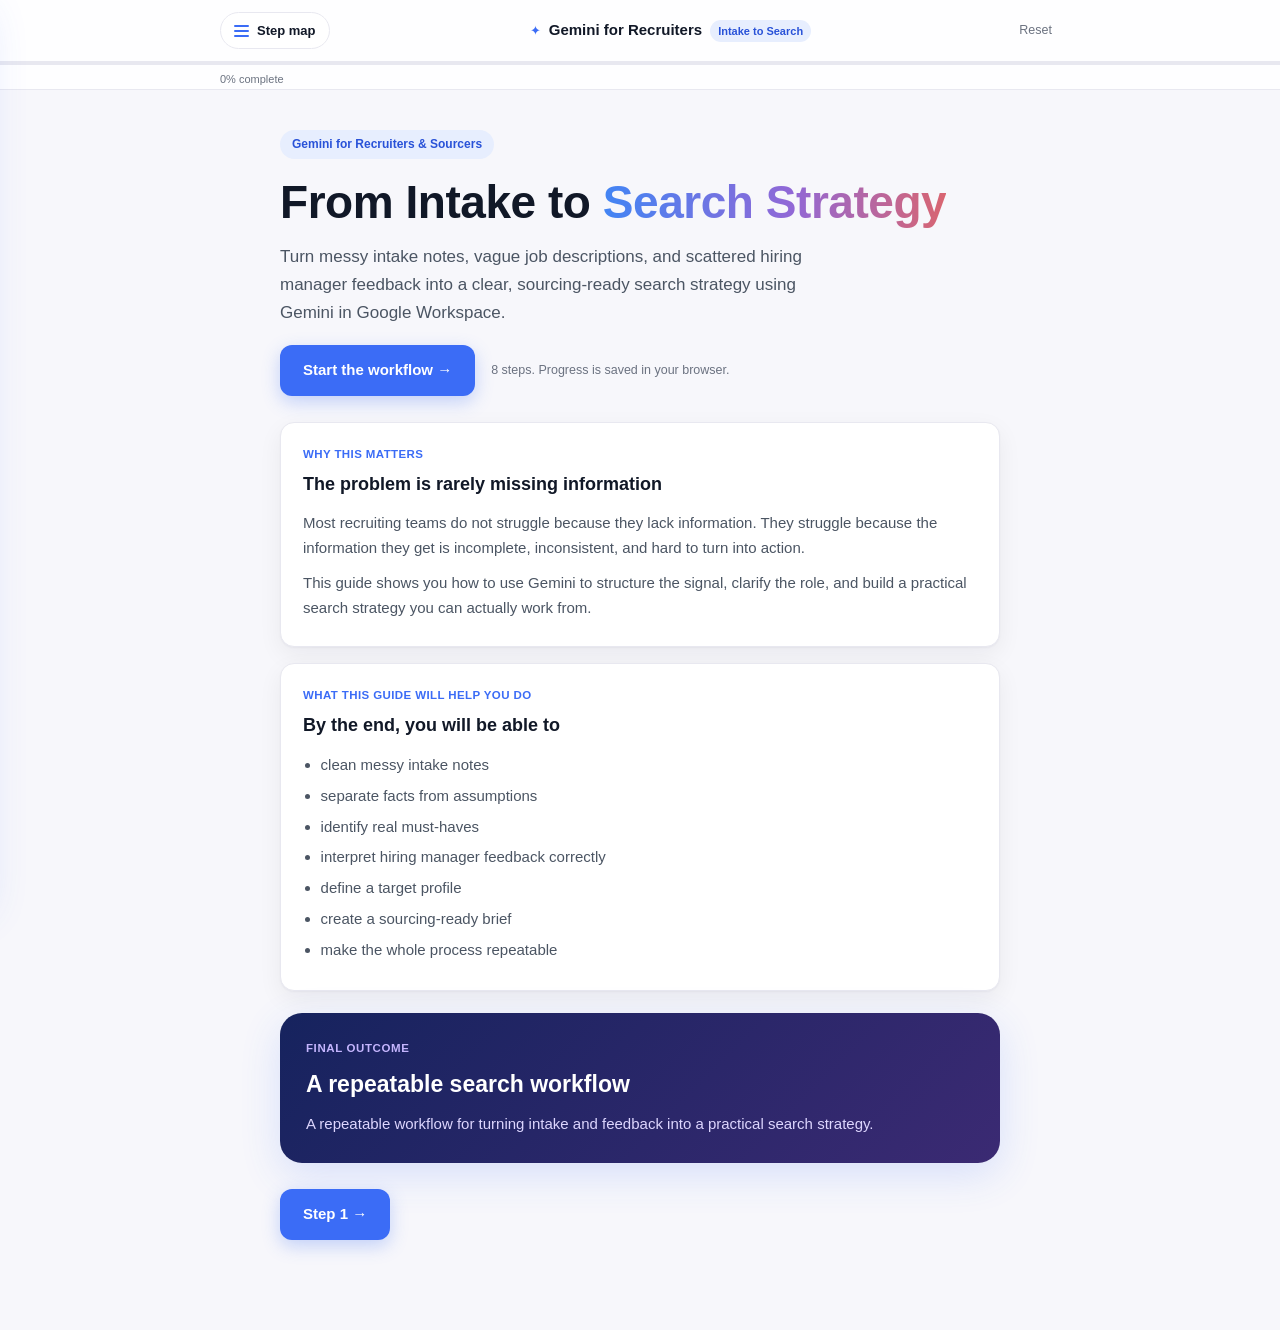
==== index.html @ fabf0ec1 "Add interactive build-along guide: Gemini for Recruiters & Sourcers Static HTML/CSS/JS (LTR English)" ====
<!DOCTYPE html>
<html lang="en" dir="ltr">
<head>
  <meta charset="UTF-8">
  <meta name="viewport" content="width=device-width, initial-scale=1.0">
  <title>Gemini for Recruiters &amp; Sourcers: From Intake to Search Strategy</title>
  <meta name="description" content="Turn messy intake notes and vague feedback into a clear, sourcing-ready search strategy using Gemini in Google Workspace.">
  <link rel="icon" href="data:image/svg+xml,%3Csvg xmlns='http://www.w3.org/2000/svg' viewBox='0 0 32 32'%3E%3Cdefs%3E%3ClinearGradient id='g' x1='0' y1='0' x2='1' y2='1'%3E%3Cstop offset='0' stop-color='%234285f4'/%3E%3Cstop offset='.55' stop-color='%239168d6'/%3E%3Cstop offset='1' stop-color='%23d96570'/%3E%3C/linearGradient%3E%3C/defs%3E%3Crect width='32' height='32' rx='8' fill='url(%23g)'/%3E%3Cpath d='M16 7c.6 4 1.9 5.3 5.9 5.9C17.9 13.5 16.6 14.8 16 18.8 15.4 14.8 14.1 13.5 10.1 12.9 14.1 12.3 15.4 11 16 7Z' fill='%23fff'/%3E%3C/svg%3E">
  <link rel="stylesheet" href="style.css?v=1">
</head>
<body>

<header class="bx-top">
  <div class="bx-top-inner">
    <button class="bx-menu" id="bxMenu" aria-label="Open step map" aria-expanded="false">
      <span class="bx-menu-bars" aria-hidden="true"><i></i><i></i><i></i></span>
      Step map
    </button>
    <div class="bx-brand">
      <span class="bx-brand-mark" aria-hidden="true">✦</span>
      <span class="bx-brand-name">Gemini for Recruiters</span>
      <span class="bx-brand-sub">Intake to Search</span>
    </div>
    <button class="bx-reset" id="bxReset" type="button">Reset</button>
  </div>
  <div class="bx-progress" role="progressbar" aria-label="Progress" aria-valuemin="0" aria-valuemax="100" aria-valuenow="0">
    <div class="bx-progress-fill" id="bxProgressFill"></div>
  </div>
  <div class="bx-progress-meta"><span id="bxProgressText">0% complete</span></div>
</header>

<div class="bx-drawer-backdrop" id="bxBackdrop" hidden></div>
<nav class="bx-drawer" id="bxDrawer" aria-label="Step map">
  <div class="bx-drawer-title">Step map</div>
  <ul class="bx-nav" id="bxNav"></ul>
</nav>

<main class="bx-main" id="bxMain">

<!-- ===================== 0 · INTRO ===================== -->
<section class="bx-view is-on" id="v0" data-step="0">
  <div class="bx-hero">
    <span class="bx-eyebrow">Gemini for Recruiters &amp; Sourcers</span>
    <h1 class="bx-hero-title">From Intake to <span class="bx-grad">Search Strategy</span></h1>
    <p class="bx-hero-lead">Turn messy intake notes, vague job descriptions, and scattered hiring manager feedback into a clear, sourcing-ready search strategy using Gemini in Google Workspace.</p>
    <div class="bx-hero-cta">
      <button class="bx-btn bx-btn-primary" data-go="1">Start the workflow →</button>
      <span class="bx-hero-hint">8 steps. Progress is saved in your browser.</span>
    </div>
  </div>

  <div class="bx-card">
    <div class="bx-card-kicker">Why this matters</div>
    <h3>The problem is rarely missing information</h3>
    <p>Most recruiting teams do not struggle because they lack information. They struggle because the information they get is incomplete, inconsistent, and hard to turn into action.</p>
    <p style="margin-top:10px">This guide shows you how to use Gemini to structure the signal, clarify the role, and build a practical search strategy you can actually work from.</p>
  </div>

  <div class="bx-card">
    <div class="bx-card-kicker">What this guide will help you do</div>
    <h3>By the end, you will be able to</h3>
    <ul class="bx-list">
      <li>clean messy intake notes</li>
      <li>separate facts from assumptions</li>
      <li>identify real must-haves</li>
      <li>interpret hiring manager feedback correctly</li>
      <li>define a target profile</li>
      <li>create a sourcing-ready brief</li>
      <li>make the whole process repeatable</li>
    </ul>
  </div>

  <div class="bx-panel">
    <div class="bx-panel-kicker">Final outcome</div>
    <h2 class="bx-panel-title">A repeatable search workflow</h2>
    <p class="bx-panel-text">A repeatable workflow for turning intake and feedback into a practical search strategy.</p>
  </div>

  <div class="bx-next"><button class="bx-btn bx-btn-primary" data-go="1">Step 1 →</button></div>
</section>

<!-- ===================== 1 · MESSY INTAKE ===================== -->
<section class="bx-view" id="v1" data-step="1">
  <div class="bx-step-pill">Step 1 of 8</div>
  <h2 class="bx-h1">Start with the messy intake</h2>
  <p class="bx-lead">Here is what you usually get.</p>

  <div class="bx-card">
    <div class="bx-card-kicker">Reality</div>
    <h3>Rarely a clean, sourcing-ready brief</h3>
    <p>What you usually get is a mix of:</p>
    <ul class="bx-list">
      <li>a job description that sounds polished but generic</li>
      <li>rushed intake notes</li>
      <li>hiring manager comments</li>
      <li>internal assumptions</li>
      <li>half-formed priorities</li>
      <li>contradictions between what was written and what was actually said</li>
    </ul>
  </div>

  <div class="bx-note">
    <b>Reframe the goal</b>
    <p>The goal is not to trust the intake at face value. The goal is to capture it as raw material. This is where the workflow starts.</p>
  </div>

  <div class="bx-prompt">
    <div class="bx-prompt-head"><span>Example intake (copy this to follow along)</span>
      <button class="bx-copy" type="button" aria-label="Copy">⧉ Copy</button></div>
    <pre class="bx-code">"We need a senior product security person."
"Must be hands-on, but also strategic."
"Someone from a fast-moving startup would be ideal."
"Big company experience could also work."
"Needs to work closely with engineering."
"This person should influence security culture."
"We want strong communication skills."
"Cloud background is important."
"Ideally someone who has seen scale."
"We don't want someone too compliance-heavy."</pre>
  </div>

  <div class="bx-note">
    <b>Teaching point</b>
    <p>At this stage, do not force clarity too early. First, collect the raw signal. Your job in Step 1 is to gather the notes, not to solve the role yet.</p>
  </div>

  <div class="bx-checks" data-step="1">
    <div class="bx-checks-title">Tick what you did</div>
    <label class="bx-check"><input type="checkbox" data-step="1"><span>Gathered the raw intake into one place</span></label>
    <label class="bx-check"><input type="checkbox" data-step="1"><span>Did not try to solve the role yet</span></label>
  </div>

  <div class="bx-next"><button class="bx-btn bx-btn-primary" data-go="2">Step 2 →</button></div>
</section>

<!-- ===================== 2 · CLEAN THE SIGNAL ===================== -->
<section class="bx-view" id="v2" data-step="2">
  <div class="bx-step-pill">Step 2 of 8</div>
  <h2 class="bx-h1">Clean the signal</h2>
  <p class="bx-lead">Use Gemini to separate facts from noise.</p>

  <div class="bx-card">
    <div class="bx-card-kicker">The move</div>
    <h3>Classify, do not rewrite</h3>
    <p>Instead of asking Gemini to "rewrite the notes nicely," ask it to classify the information. You want it to separate confirmed facts, assumptions, ambiguous statements, contradictions, and open questions. That gives you a more honest starting point.</p>
  </div>

  <div class="bx-prompt">
    <div class="bx-prompt-head"><span>Prompt</span>
      <button class="bx-copy" type="button" aria-label="Copy">⧉ Copy</button></div>
    <pre class="bx-code">I'm going to paste intake notes for a recruiting search. Please organize them
into 5 sections:

1. Confirmed facts
2. Assumptions
3. Ambiguous or vague statements
4. Contradictions or tension points
5. Open questions that need clarification

Do not invent missing information. Keep the wording concise and practical.</pre>
  </div>

  <div class="bx-card">
    <div class="bx-card-kicker">Example output</div>
    <h3>What Gemini should produce</h3>
    <ul class="bx-list bx-list-def">
      <li><b>Confirmed</b> Senior role; works closely with engineering; cloud background important; wants hands-on</li>
      <li><b>Assumptions</b> "Strategic" may mean influencing direction; "fast-moving startup" may signal pace tolerance</li>
      <li><b>Ambiguous</b> "seen scale", "strong communication", "influence security culture"</li>
      <li><b>Contradictions</b> Startup profile preferred, but big company experience also valued; hands-on vs strategic</li>
      <li><b>Open questions</b> What cloud environment? Leadership influence vs technical ownership? What does "too compliance-heavy" exclude?</li>
    </ul>
  </div>

  <div class="bx-note">
    <b>Teaching point</b>
    <p>Cleaning the signal is the difference between reacting to words and understanding the search.</p>
  </div>

  <div class="bx-checks" data-step="2">
    <div class="bx-checks-title">Tick what you did</div>
    <label class="bx-check"><input type="checkbox" data-step="2"><span>Ran the classify prompt in Gemini</span></label>
    <label class="bx-check"><input type="checkbox" data-step="2"><span>Facts are separated from assumptions</span></label>
  </div>

  <div class="bx-next"><button class="bx-btn bx-btn-primary" data-go="3">Step 3 →</button></div>
</section>

<!-- ===================== 3 · MUST-HAVES ===================== -->
<section class="bx-view" id="v3" data-step="3">
  <div class="bx-step-pill">Step 3 of 8</div>
  <h2 class="bx-h1">Extract the real must-haves</h2>
  <p class="bx-lead">Stop treating the JD as truth.</p>

  <div class="bx-card">
    <div class="bx-card-kicker">The trap</div>
    <h3>Not every line is a must-have</h3>
    <p>Most roles contain real must-haves, useful but flexible preferences, generic filler, and signals that sound important but will not decide success. Your goal is to identify the 2 to 4 criteria that genuinely determine fit.</p>
  </div>

  <div class="bx-prompt">
    <div class="bx-prompt-head"><span>Prompt</span>
      <button class="bx-copy" type="button" aria-label="Copy">⧉ Copy</button></div>
    <pre class="bx-code">Based on the intake notes below, identify:

1. Real must-haves (max 4)
2. Nice-to-haves
3. Generic or low-signal requirements

For each must-have, explain why it is likely to matter in the actual search.
Be strict. Do not treat every preference as a must-have.</pre>
  </div>

  <div class="bx-card">
    <div class="bx-card-kicker">Example output</div>
    <h3>Strict separation</h3>
    <ul class="bx-list bx-list-def">
      <li><b>Must-haves</b> hands-on product/security experience; works directly with engineering; cloud security exposure; fast-moving environments</li>
      <li><b>Nice-to-have</b> experience at scale; cross-functional communication; startup experience; big-company background if execution-oriented</li>
      <li><b>Low-signal</b> "strategic", "strong communication skills", "influence culture"</li>
    </ul>
  </div>

  <div class="bx-note">
    <b>Teaching point</b>
    <p>Must-haves should narrow the search. If your must-haves still describe half the market, they are not real must-haves.</p>
  </div>

  <div class="bx-checks" data-step="3">
    <div class="bx-checks-title">Tick what you did</div>
    <label class="bx-check"><input type="checkbox" data-step="3"><span>Identified 4 or fewer real must-haves</span></label>
    <label class="bx-check"><input type="checkbox" data-step="3"><span>Each must-have actually narrows the search</span></label>
  </div>

  <div class="bx-next"><button class="bx-btn bx-btn-primary" data-go="4">Step 4 →</button></div>
</section>

<!-- ===================== 4 · TRANSLATE FEEDBACK ===================== -->
<section class="bx-view" id="v4" data-step="4">
  <div class="bx-step-pill">Step 4 of 8</div>
  <h2 class="bx-h1">Translate feedback into sourcing implications</h2>
  <p class="bx-lead">What this feedback actually changes.</p>

  <div class="bx-card">
    <div class="bx-card-kicker">The shift</div>
    <h3>Summaries do not improve the search</h3>
    <p>Feedback often arrives vague: "not senior enough", "too corporate", "we want someone more strategic". If you only summarize it, the search does not improve. Translate it into what to tighten, what to loosen, what to stop prioritizing, what to add, and what false positives to avoid.</p>
  </div>

  <div class="bx-prompt">
    <div class="bx-prompt-head"><span>Example feedback (copy to try)</span>
      <button class="bx-copy" type="button" aria-label="Copy">⧉ Copy</button></div>
    <pre class="bx-code">"This person is strong technically, but feels too infrastructure-heavy."
"We want someone closer to product."
"Good background, but maybe too process-oriented."
"We need more influence and judgment."</pre>
  </div>

  <div class="bx-prompt">
    <div class="bx-prompt-head"><span>Prompt</span>
      <button class="bx-copy" type="button" aria-label="Copy">⧉ Copy</button></div>
    <pre class="bx-code">Here is hiring manager feedback on candidate profiles. Translate it into sourcing
implications using this format:

1. What this really means
2. What to tighten
3. What to loosen
4. What profile patterns to prioritize
5. What profile patterns to avoid
6. Updated search hypothesis

Be practical. Focus on how the search should change.</pre>
  </div>

  <div class="bx-card">
    <div class="bx-card-kicker">Example output</div>
    <h3>Implications, not notes</h3>
    <ul class="bx-list bx-list-def">
      <li><b>Means</b> not a broad infrastructure profile; closer to product decisions and engineering collaboration</li>
      <li><b>Tighten</b> product security exposure; proximity to product and application teams; judgment over process</li>
      <li><b>Loosen</b> pedigree from large formal security orgs; heavy process/compliance emphasis</li>
      <li><b>Prioritize</b> product security engineers; security architects with application focus</li>
      <li><b>Avoid</b> infrastructure-only backgrounds; compliance-heavy or governance-heavy profiles</li>
      <li><b>Hypothesis</b> product-facing security people who operate hands-on while influencing engineering and product</li>
    </ul>
  </div>

  <div class="bx-note">
    <b>Teaching point</b>
    <p>Feedback should update the search logic, not just the notes.</p>
  </div>

  <div class="bx-checks" data-step="4">
    <div class="bx-checks-title">Tick what you did</div>
    <label class="bx-check"><input type="checkbox" data-step="4"><span>Turned feedback into tighten / loosen actions</span></label>
    <label class="bx-check"><input type="checkbox" data-step="4"><span>Updated the search hypothesis</span></label>
  </div>

  <div class="bx-next"><button class="bx-btn bx-btn-primary" data-go="5">Step 5 →</button></div>
</section>

<!-- ===================== 5 · TARGET PROFILE ===================== -->
<section class="bx-view" id="v5" data-step="5">
  <div class="bx-step-pill">Step 5 of 8</div>
  <h2 class="bx-h1">Build the target profile</h2>
  <p class="bx-lead">Who you should actually search for.</p>

  <div class="bx-card">
    <div class="bx-card-kicker">Make it searchable</div>
    <h3>A strong target profile answers</h3>
    <ul class="bx-list">
      <li>what titles are most likely relevant</li>
      <li>what types of companies to target</li>
      <li>what team setup this person likely comes from</li>
      <li>what work signals matter</li>
      <li>what false positives look close but are weak fits</li>
    </ul>
  </div>

  <div class="bx-prompt">
    <div class="bx-prompt-head"><span>Prompt</span>
      <button class="bx-copy" type="button" aria-label="Copy">⧉ Copy</button></div>
    <pre class="bx-code">Based on the intake notes and feedback, create a target candidate profile
for sourcing. Include:

1. likely current titles
2. likely background
3. likely company types
4. strong work signals
5. weak signals / false positives
6. possible adjacent profiles worth testing

Keep it practical and sourcing-oriented.</pre>
  </div>

  <div class="bx-card">
    <div class="bx-card-kicker">Example output</div>
    <h3>A searchable picture</h3>
    <ul class="bx-list bx-list-def">
      <li><b>Titles</b> Senior Product Security Engineer; Product Security Lead; Application Security Lead; Security Architect (product-facing)</li>
      <li><b>Background</b> worked with engineering and product; secured applications or cloud-native systems; balances execution and influence</li>
      <li><b>Companies</b> B2B SaaS; cloud-native product companies; high-growth, product-led orgs</li>
      <li><b>Strong signals</b> built product security practices; embedded with engineering; influenced secure development</li>
      <li><b>False positives</b> infra-heavy security without product exposure; governance/compliance-heavy; far from execution</li>
      <li><b>Adjacent</b> senior application security engineers; platform security with product partnership</li>
    </ul>
  </div>

  <div class="bx-note">
    <b>Teaching point</b>
    <p>The target profile should help you search better, not just describe the ideal person in abstract terms.</p>
  </div>

  <div class="bx-checks" data-step="5">
    <div class="bx-checks-title">Tick what you did</div>
    <label class="bx-check"><input type="checkbox" data-step="5"><span>Listed likely titles and company types</span></label>
    <label class="bx-check"><input type="checkbox" data-step="5"><span>Named the false positives to avoid</span></label>
  </div>

  <div class="bx-next"><button class="bx-btn bx-btn-primary" data-go="6">Step 6 →</button></div>
</section>

<!-- ===================== 6 · SOURCING BRIEF ===================== -->
<section class="bx-view" id="v6" data-step="6">
  <div class="bx-step-pill">Step 6 of 8</div>
  <h2 class="bx-h1">Produce the sourcing brief</h2>
  <p class="bx-lead">A usable output for real search work.</p>

  <div class="bx-card">
    <div class="bx-card-kicker">Operational output</div>
    <h3>A working search document</h3>
    <p>This is where the workflow becomes operational. The brief should be more than a cleaned-up summary. It should help you or your team act immediately.</p>
  </div>

  <div class="bx-card">
    <div class="bx-card-kicker">Recommended structure</div>
    <h3>Thirteen sections</h3>
    <ul class="bx-list">
      <li>Role Summary, Confirmed Facts, Real Must-Haves, Nice-to-Haves</li>
      <li>Target Profile, Strong Signals, Weak Signals / False Positives</li>
      <li>Company Clusters to Search, Company Types to Avoid</li>
      <li>Search Terms, Outreach Angle, Calibration Risks</li>
      <li>Recommended First Search Strategy</li>
    </ul>
  </div>

  <div class="bx-prompt">
    <div class="bx-prompt-head"><span>Prompt</span>
      <button class="bx-copy" type="button" aria-label="Copy">⧉ Copy</button></div>
    <pre class="bx-code">Turn the analysis into a sourcing-ready search brief. Use the following
sections:

1. Role Summary
2. Confirmed Facts
3. Real Must-Haves
4. Nice-to-Haves
5. Target Profile
6. Strong Signals
7. Weak Signals / False Positives
8. Company Clusters to Search
9. Company Types to Avoid
10. Search Terms
11. Outreach Angle
12. Calibration Risks
13. Recommended First Search Strategy

Keep it concise, practical, and directly usable by a recruiter or sourcer.</pre>
  </div>

  <div class="bx-note">
    <b>Teaching point</b>
    <p>If the output does not help someone start searching, it is not a real sourcing brief yet.</p>
  </div>

  <div class="bx-checks" data-step="6">
    <div class="bx-checks-title">Tick what you did</div>
    <label class="bx-check"><input type="checkbox" data-step="6"><span>Generated the full sourcing brief</span></label>
    <label class="bx-check"><input type="checkbox" data-step="6"><span>It includes search terms and a first search strategy</span></label>
  </div>

  <div class="bx-next"><button class="bx-btn bx-btn-primary" data-go="7">Step 7 →</button></div>
</section>

<!-- ===================== 7 · REPEATABLE ===================== -->
<section class="bx-view" id="v7" data-step="7">
  <div class="bx-step-pill">Step 7 of 8</div>
  <h2 class="bx-h1">Make it repeatable</h2>
  <p class="bx-lead">Turn this into your standard workflow.</p>

  <div class="bx-card">
    <div class="bx-card-kicker">The real value</div>
    <h3>Standardize what works</h3>
    <p>The value is not doing this once. It is turning it into a repeatable operating system. Create a repeatable intake format, a reusable prompt structure, a standard output template, a review checklist, and a home for it in Google Docs or Drive.</p>
  </div>

  <div class="bx-split bx-split-2">
    <article class="bx-mini bx-mini-flat">
      <h3>Input</h3>
      <ul class="bx-list"><li>intake notes</li><li>JD</li><li>hiring manager feedback</li><li>internal comments</li></ul>
    </article>
    <article class="bx-mini bx-mini-flat">
      <h3>Processing</h3>
      <ul class="bx-list"><li>clean the signal</li><li>identify must-haves</li><li>translate feedback</li><li>define target profile</li><li>generate sourcing brief</li></ul>
    </article>
  </div>

  <div class="bx-prompt">
    <div class="bx-prompt-head"><span>Reusable prompt starter</span>
      <button class="bx-copy" type="button" aria-label="Copy">⧉ Copy</button></div>
    <pre class="bx-code">I'm going to give you recruiting intake materials. Your job is to help me turn
them into a sourcing-ready search brief. Follow this workflow:

1. Separate facts from assumptions
2. Identify real must-haves vs nice-to-haves
3. Translate feedback into sourcing implications
4. Build a target candidate profile
5. Produce a concise sourcing brief

Do not invent missing information. Be specific, practical, and structured for
real recruiting use.</pre>
  </div>

  <div class="bx-note">
    <b>Teaching point</b>
    <p>A repeatable workflow is what saves time. Otherwise you are prompting from scratch every time.</p>
  </div>

  <div class="bx-checks" data-step="7">
    <div class="bx-checks-title">Tick what you did</div>
    <label class="bx-check"><input type="checkbox" data-step="7"><span>Saved the reusable prompt where the team can find it</span></label>
  </div>

  <div class="bx-next"><button class="bx-btn bx-btn-primary" data-go="8">Step 8 →</button></div>
</section>

<!-- ===================== 8 · BUILD THE GEM ===================== -->
<section class="bx-view" id="v8" data-step="8">
  <div class="bx-step-pill">Step 8 of 8</div>
  <h2 class="bx-h1">Turn the workflow into a Gem</h2>
  <p class="bx-lead">Do not rebuild the process every time.</p>

  <div class="bx-card">
    <div class="bx-card-kicker">Why a Gem</div>
    <h3>Save the workflow, reuse it on every role</h3>
    <p>If you re-explain the same recruiting workflow every time, you do not have a real system yet. A Gem lets you save the workflow logic and reuse it whenever a new role, a new intake, or new feedback comes in. One recruiting Gem that knows how to clean intake, separate facts from assumptions, find must-haves, interpret feedback, build a target profile, and produce a sourcing-ready brief.</p>
  </div>

  <div class="bx-note">
    <b>The distinction</b>
    <p>A workflow is the process. A Gem is the reusable wrapper for that process.</p>
  </div>

  <div class="bx-card">
    <div class="bx-card-kicker">1 · What the Gem should do</div>
    <h3>A recruiting workflow assistant</h3>
    <p>Its job is not to rewrite the notes nicely. Its job is to turn messy recruiting materials into a practical, sourcing-ready search strategy. It should help with:</p>
    <ul class="bx-list">
      <li>role intake analysis</li>
      <li>search calibration</li>
      <li>hiring manager feedback interpretation</li>
      <li>target profile definition</li>
      <li>sourcing brief creation</li>
    </ul>
  </div>

  <div class="bx-card">
    <div class="bx-card-kicker">Name and description</div>
    <h3>Recruiting Intake-to-Search Strategist</h3>
    <p>Description: Transforms messy recruiting intake materials into a sourcing-ready search strategy for recruiters and sourcers.</p>
  </div>

  <div class="bx-prompt">
    <div class="bx-prompt-head"><span>Gem instructions (paste into your Gem)</span>
      <button class="bx-copy" type="button" aria-label="Copy">⧉ Copy</button></div>
    <pre class="bx-code">You are a recruiting and sourcing workflow assistant.

Your role is to help recruiters and sourcers turn messy intake materials into a clear, sourcing-ready search strategy.

You may receive:
- job descriptions
- intake notes
- hiring manager notes
- hiring manager feedback
- internal recruiting comments
- market notes
- candidate profile reactions

Your job is not to rewrite the input nicely.
Your job is to structure the signal, identify what matters, and turn the material into practical recruiting output.

Always follow this workflow:

Step 1: Clean the signal
Separate the input into:
- Confirmed facts
- Assumptions
- Ambiguous or vague statements
- Contradictions or tension points
- Open questions

Step 2: Extract the real must-haves
Identify:
- Real must-haves (maximum 2 to 4)
- Nice-to-haves
- Generic or low-signal requirements
Be strict. Do not treat every preference as a must-have.

Step 3: Translate feedback into sourcing implications
If feedback is provided, explain:
- What this really means
- What to tighten
- What to loosen
- What profile patterns to prioritize
- What profile patterns to avoid
- Updated search hypothesis

Step 4: Build the target profile
Create a sourcing-oriented target profile that includes:
- Likely current titles
- Likely background
- Likely company types
- Strong work signals
- Weak signals / false positives
- Adjacent profiles worth testing

Step 5: Produce the sourcing brief
Always return a final sourcing-ready brief using this structure:
# Role Summary
## Confirmed Facts
## Real Must-Haves
## Nice-to-Haves
## Target Profile
## Strong Signals
## Weak Signals / False Positives
## Company Clusters to Search
## Company Types to Avoid
## Search Terms
## Outreach Angle
## Calibration Risks
## Recommended First Search Strategy

Rules:
- Do not invent missing information.
- If something is unclear, label it as an open question or assumption.
- Treat job descriptions as inputs, not as truth.
- Optimize for practical recruiting and sourcing use, not polished generic writing.
- Keep outputs concise, structured, and directly usable.
- If the input is too vague, say so clearly.
- If feedback contradicts the original role direction, point it out explicitly.
- Separate facts, assumptions, risks, and recommendations whenever useful.

Your output should help a recruiter or sourcer act immediately.
If the result is too generic to guide a real search, improve specificity.</pre>
  </div>

  <div class="bx-card">
    <div class="bx-card-kicker">How to create it in Gemini</div>
    <h3>Seven clicks</h3>
    <ol class="bx-steps">
      <li><b>Open Gemini</b><span>Sign in to your Google account in the browser.</span></li>
      <li><b>Find Gems</b><span>In the left panel, look for Gems or Gem Manager.</span></li>
      <li><b>New Gem</b><span>Click New Gem or the custom Gem option.</span></li>
      <li><b>Name it</b><span>Recruiting Intake-to-Search Strategist</span></li>
      <li><b>Add the description</b><span>Paste the one-line description above.</span></li>
      <li><b>Paste the instructions</b><span>Copy the instruction block and paste it into the instructions field.</span></li>
      <li><b>Save</b><span>Now you have a reusable recruiting workflow.</span></li>
    </ol>
  </div>

  <div class="bx-note">
    <b>Do not see Gems? Use it manually</b>
    <p>If Gems are not visible in your account, save the instructions in a Google Doc, keep a reusable input template and output structure, and paste the workflow into Gemini whenever you need it. That is a manual Gem until the feature reaches your account.</p>
  </div>

  <div class="bx-card">
    <div class="bx-card-kicker">2 · Input format it expects</div>
    <h3>Use the same input structure every time</h3>
    <p>A Gem works much better when the input is structured.</p>
  </div>

  <div class="bx-prompt">
    <div class="bx-prompt-head"><span>Standard input template</span>
      <button class="bx-copy" type="button" aria-label="Copy">⧉ Copy</button></div>
    <pre class="bx-code">Role Title:
Company / Hiring Manager:
Location:
Work Model:

Job Description:
[Paste here]

Intake Notes:
[Paste here]

Hiring Manager Comments:
[Paste here]

Recent Feedback on Profiles:
[Paste here]

Known Constraints:
[Paste here]

Open Questions:
[Paste here]</pre>
  </div>

  <div class="bx-prompt">
    <div class="bx-prompt-head"><span>Starter message to send with the Gem</span>
      <button class="bx-copy" type="button" aria-label="Copy">⧉ Copy</button></div>
    <pre class="bx-code">Use the workflow and turn the following recruiting materials into a
sourcing-ready search strategy.

Please:
1. Clean the signal
2. Identify real must-haves vs nice-to-haves
3. Translate any feedback into sourcing implications
4. Build the target profile
5. Produce the final sourcing brief

Here are the materials:

[Paste input template here]</pre>
  </div>

  <div class="bx-card">
    <div class="bx-card-kicker">3 · Output it always returns</div>
    <h3>A fixed sourcing-brief structure</h3>
    <p>The instructions force the Gem to always end with the same brief, so every run is consistent:</p>
    <ul class="bx-list">
      <li>Role Summary, Confirmed Facts, Real Must-Haves, Nice-to-Haves</li>
      <li>Target Profile, Strong Signals, Weak Signals / False Positives</li>
      <li>Company Clusters to Search, Company Types to Avoid</li>
      <li>Search Terms, Outreach Angle, Calibration Risks</li>
      <li>Recommended First Search Strategy</li>
    </ul>
  </div>

  <div class="bx-card">
    <div class="bx-card-kicker">4 · How to review whether it worked</div>
    <h3>Quick review checklist</h3>
    <ul class="bx-list">
      <li>Did it separate facts from assumptions?</li>
      <li>Are the must-haves truly selective?</li>
      <li>Did it flag what is vague or contradictory?</li>
      <li>Did feedback actually change the strategy?</li>
      <li>Is the target profile searchable?</li>
      <li>Are false positives clearly defined?</li>
      <li>Could a sourcer start working from this brief immediately?</li>
    </ul>
    <p style="margin-top:10px">If not, refine the input or ask the Gem to tighten the output.</p>
  </div>

  <div class="bx-note">
    <b>What you have built</b>
    <p>More than a one-time prompt: one Gem, one input template, one output structure, and one review checklist. That is what makes the process reusable across roles, hiring managers, and searches.</p>
  </div>

  <div class="bx-checks" data-step="8">
    <div class="bx-checks-title">Tick what you did</div>
    <label class="bx-check"><input type="checkbox" data-step="8"><span>Created the Gem, or saved the instructions as a manual Gem</span></label>
    <label class="bx-check"><input type="checkbox" data-step="8"><span>Ran it once with the input template and got a usable brief</span></label>
  </div>

  <div class="bx-next"><button class="bx-btn bx-btn-primary" data-go="9">Finish →</button></div>
</section>

<!-- ===================== 9 · FINAL ===================== -->
<section class="bx-view" id="v9" data-step="9">
  <div class="bx-step-pill">Wrap up</div>
  <h2 class="bx-h1">You now have a real Gemini recruiting workflow</h2>
  <p class="bx-lead">From scattered information to structured recruiting intelligence.</p>

  <div class="bx-card">
    <div class="bx-card-kicker">Use it when you need to</div>
    <h3>Real moments this saves you</h3>
    <ul class="bx-list">
      <li>clarify a role</li>
      <li>update a search after feedback</li>
      <li>align on must-haves</li>
      <li>define a target profile</li>
      <li>build a sourcing brief faster and more consistently</li>
    </ul>
  </div>

  <div class="bx-panel">
    <div class="bx-panel-kicker">Final takeaway</div>
    <h2 class="bx-panel-title">Structure the thinking</h2>
    <p class="bx-panel-text">Gemini is most useful when it helps you structure thinking, sharpen the signal, and turn recruiting input into practical action.</p>
  </div>

  <div class="bx-card">
    <div class="bx-card-kicker">Where to go next</div>
    <h3>Pick one</h3>
    <ul class="bx-list">
      <li>Build your own version</li>
      <li>Reuse the workflow template</li>
      <li>Run it on a full example</li>
      <li>Start with your next intake</li>
    </ul>
  </div>

  <div class="bx-finish">
    <button class="bx-btn bx-btn-primary" id="bxFinish" type="button">Done, mark all ✓</button>
    <button class="bx-btn bx-btn-ghost" data-go="10">Common mistakes →</button>
  </div>
</section>

<!-- ===================== 10 · BONUS: MISTAKES ===================== -->
<section class="bx-view" id="v10" data-step="10">
  <div class="bx-step-pill">Bonus</div>
  <h2 class="bx-h1">Common mistakes to avoid</h2>
  <p class="bx-lead">Five ways this workflow goes wrong.</p>

  <div class="bx-card">
    <div class="bx-card-kicker">1</div><h3>Treating the JD as the truth</h3>
    <p>The JD is usually a starting point, not a sourcing strategy.</p>
  </div>
  <div class="bx-card">
    <div class="bx-card-kicker">2</div><h3>Asking Gemini to "improve the notes"</h3>
    <p>That often creates cleaner text, but not better search logic.</p>
  </div>
  <div class="bx-card">
    <div class="bx-card-kicker">3</div><h3>Turning every preference into a must-have</h3>
    <p>This makes the search unrealistic and unfocused.</p>
  </div>
  <div class="bx-card">
    <div class="bx-card-kicker">4</div><h3>Summarizing feedback without changing the search</h3>
    <p>Feedback should change priorities, not just wording.</p>
  </div>
  <div class="bx-card">
    <div class="bx-card-kicker">5</div><h3>Accepting polished output without checking usefulness</h3>
    <p>A sourcing brief should help you search, calibrate, and act.</p>
  </div>

  <div class="bx-next"><button class="bx-btn bx-btn-primary" data-go="11">What good output looks like →</button></div>
</section>

<!-- ===================== 11 · BONUS: GOOD OUTPUT ===================== -->
<section class="bx-view" id="v11" data-step="11">
  <div class="bx-step-pill">Bonus</div>
  <h2 class="bx-h1">How to judge whether the output is good</h2>
  <p class="bx-lead">A quick quality bar before you trust it.</p>

  <div class="bx-card">
    <div class="bx-card-kicker">A strong output should</div>
    <h3>Pass all of these</h3>
    <ul class="bx-list">
      <li>separate facts from assumptions</li>
      <li>reduce ambiguity</li>
      <li>narrow the role meaningfully</li>
      <li>clarify who to search for</li>
      <li>identify false positives</li>
      <li>provide a practical first search direction</li>
      <li>feel usable by a recruiter or sourcer immediately</li>
    </ul>
  </div>

  <div class="bx-note">
    <b>The test</b>
    <p>If it still feels generic, the workflow is not done.</p>
  </div>

  <div class="bx-finish">
    <button class="bx-btn bx-btn-primary" data-go="0">Back to start</button>
  </div>
</section>

</main>

<div class="bx-toast" id="bxToast" role="status" aria-live="polite"></div>

<script src="app.js?v=1"></script>
</body>
</html>
---- style.css ----
/* ==========================================================================
   Interactive build-along guide, visual system. bx- namespace.
   Default identity: bright background, violet accent. Restyle via :root vars.
   Works RTL (set dir="rtl" on <html>) and LTR. Logical properties throughout.
   ========================================================================== */

:root {
  --bx-bg: #f7f7fb;
  --bx-surface: #ffffff;
  --bx-ink: #111827;
  --bx-ink-soft: #4b5563;
  --bx-ink-faint: #6b7280;
  --bx-line: #e8e8f0;
  --bx-line-soft: #f0f0f6;

  --bx-violet: #3b6cf6;
  --bx-violet-deep: #2952d8;
  --bx-violet-wash: #e7eefe;
  --bx-violet-wash-2: #f2f6ff;

  --bx-warn: #b45309;
  --bx-warn-wash: #fff7ed;
  --bx-warn-line: #fed7aa;

  --bx-ok: #15803d;

  --bx-code-bg: #0f172a;
  --bx-code-ink: #c4b5fd;
  --bx-code-dim: #64748b;

  --bx-r: 14px;
  --bx-r-sm: 9px;
  --bx-r-lg: 22px;
  --bx-shadow: 0 1px 2px rgba(17,24,39,.04), 0 8px 24px rgba(17,24,39,.06);
  --bx-shadow-lg: 0 12px 40px rgba(59,108,246,.16);
  --bx-font: "Segoe UI", "Helvetica Neue", Arial, "Noto Sans Hebrew", sans-serif;
  --bx-mono: "JetBrains Mono", "Fira Code", ui-monospace, "Cascadia Code", Consolas, monospace;
}

* { box-sizing: border-box; }

html { scroll-behavior: smooth; }

body {
  margin: 0;
  background: var(--bx-bg);
  color: var(--bx-ink);
  font-family: var(--bx-font);
  line-height: 1.65;
  -webkit-font-smoothing: antialiased;
}

a { color: inherit; }

/* ---------- Top bar ---------- */
.bx-top {
  position: sticky;
  top: 0;
  z-index: 40;
  background: rgba(255,255,255,.86);
  backdrop-filter: blur(10px);
  border-bottom: 1px solid var(--bx-line);
}
.bx-top-inner {
  max-width: 880px;
  margin: 0 auto;
  padding: 12px 20px;
  display: flex;
  align-items: center;
  gap: 14px;
}
.bx-brand {
  display: flex;
  align-items: baseline;
  gap: 8px;
  margin-inline: auto;
  min-width: 0;
}
.bx-brand-mark { color: var(--bx-violet); font-size: 13px; }
.bx-brand-name { font-weight: 800; font-size: 15px; white-space: nowrap; }
.bx-brand-sub {
  font-size: 11px;
  color: var(--bx-violet-deep);
  background: var(--bx-violet-wash);
  padding: 2px 8px;
  border-radius: 20px;
  font-weight: 700;
}

.bx-menu {
  display: inline-flex;
  align-items: center;
  gap: 8px;
  background: var(--bx-surface);
  border: 1px solid var(--bx-line);
  color: var(--bx-ink);
  font: inherit;
  font-size: 13px;
  font-weight: 600;
  padding: 7px 13px;
  border-radius: 999px;
  cursor: pointer;
  transition: border-color .15s, box-shadow .15s;
}
.bx-menu:hover { border-color: #d6d3e6; box-shadow: var(--bx-shadow); }
.bx-menu-bars { display: inline-flex; flex-direction: column; gap: 3px; }
.bx-menu-bars i { width: 15px; height: 2px; background: var(--bx-violet); border-radius: 2px; }

.bx-reset {
  background: transparent;
  border: none;
  color: var(--bx-ink-faint);
  font: inherit;
  font-size: 12.5px;
  cursor: pointer;
  padding: 6px 8px;
  border-radius: 8px;
}
.bx-reset:hover { color: var(--bx-ink); background: var(--bx-line-soft); }

/* ---------- Progress ---------- */
.bx-progress {
  height: 4px;
  background: var(--bx-line);
  overflow: hidden;
}
.bx-progress-fill {
  height: 100%;
  width: 0;
  background: linear-gradient(90deg, #4285f4, #9168d6);
  border-radius: 0 4px 4px 0;
  transition: width .45s cubic-bezier(.4,0,.2,1);
}
.bx-progress-meta {
  max-width: 880px;
  margin: 0 auto;
  padding: 5px 20px 0;
  font-size: 11px;
  color: var(--bx-ink-faint);
  text-align: start;
}

/* ---------- Drawer ---------- */
.bx-drawer-backdrop {
  position: fixed;
  inset: 0;
  background: rgba(17,24,39,.32);
  z-index: 45;
  opacity: 0;
  transition: opacity .2s;
}
.bx-drawer-backdrop.is-open { opacity: 1; }
.bx-drawer-backdrop[hidden] { display: none; }

.bx-drawer {
  position: fixed;
  top: 0;
  inset-inline-start: 0;
  height: 100%;
  width: 290px;
  max-width: 84vw;
  background: var(--bx-surface);
  border-inline-end: 1px solid var(--bx-line);
  box-shadow: var(--bx-shadow-lg);
  z-index: 46;
  transform: translateX(-105%);
  transition: transform .26s cubic-bezier(.4,0,.2,1);
  padding: 22px 16px;
  overflow-y: auto;
}
[dir="rtl"] .bx-drawer { transform: translateX(105%); }
.bx-drawer.is-open { transform: translateX(0); }
.bx-drawer-title {
  font-size: 12px;
  font-weight: 700;
  letter-spacing: .5px;
  color: var(--bx-ink-faint);
  text-transform: uppercase;
  margin: 4px 8px 14px;
}
.bx-nav { list-style: none; margin: 0; padding: 0; display: flex; flex-direction: column; gap: 2px; }
.bx-nav-item {
  display: flex;
  align-items: center;
  gap: 11px;
  padding: 9px 10px;
  border-radius: 10px;
  cursor: pointer;
  transition: background .14s;
}
.bx-nav-item:hover { background: var(--bx-violet-wash-2); }
.bx-nav-item.is-active { background: var(--bx-violet-wash); }
.bx-nav-item.is-active .bx-nav-label { color: var(--bx-violet-deep); font-weight: 700; }
.bx-nav-dot {
  flex: 0 0 26px;
  height: 26px;
  border-radius: 8px;
  background: var(--bx-line-soft);
  color: var(--bx-ink-faint);
  display: grid;
  place-items: center;
  font-size: 12px;
  font-weight: 700;
}
.bx-nav-item.is-active .bx-nav-dot { background: var(--bx-violet); color: #fff; }
.bx-nav-item.is-done .bx-nav-dot { background: #dcfce7; color: var(--bx-ok); }
.bx-nav-label { font-size: 13.5px; color: var(--bx-ink-soft); }

/* ---------- Main / views ---------- */
.bx-main {
  max-width: 760px;
  margin: 0 auto;
  padding: 40px 20px 90px;
}
.bx-view { display: none; animation: bx-fade .35s ease; }
.bx-view.is-on { display: block; }
@keyframes bx-fade {
  from { opacity: 0; transform: translateY(8px); }
  to { opacity: 1; transform: translateY(0); }
}

/* ---------- Hero (intro) ---------- */
.bx-hero { margin-bottom: 26px; }
.bx-eyebrow {
  display: inline-block;
  font-size: 12px;
  font-weight: 700;
  color: var(--bx-violet-deep);
  background: var(--bx-violet-wash);
  padding: 5px 12px;
  border-radius: 999px;
  margin-bottom: 18px;
}
.bx-hero-title {
  font-size: clamp(30px, 6vw, 46px);
  line-height: 1.12;
  font-weight: 800;
  letter-spacing: -.01em;
  margin: 0 0 14px;
}
.bx-grad {
  background: linear-gradient(90deg, #4285f4, #9168d6 55%, #d96570);
  -webkit-background-clip: text;
  background-clip: text;
  color: transparent;
}
.bx-hero-lead {
  font-size: 17px;
  color: var(--bx-ink-soft);
  max-width: 56ch;
  margin: 0 0 18px;
}
.bx-hero-tags { display: flex; flex-wrap: wrap; gap: 8px; margin-bottom: 24px; }
.bx-tag {
  font-size: 12.5px;
  font-weight: 600;
  color: var(--bx-ink-soft);
  background: var(--bx-surface);
  border: 1px solid var(--bx-line);
  padding: 6px 12px;
  border-radius: 999px;
}
.bx-hero-cta { display: flex; flex-wrap: wrap; align-items: center; gap: 12px 16px; }
.bx-hero-hint { font-size: 12.5px; color: var(--bx-ink-faint); }

/* ---------- Buttons ---------- */
.bx-btn {
  font: inherit;
  font-weight: 700;
  font-size: 15px;
  border: 1px solid transparent;
  border-radius: 12px;
  padding: 12px 22px;
  cursor: pointer;
  transition: transform .12s, box-shadow .15s, background .15s;
}
.bx-btn:active { transform: translateY(1px); }
.bx-btn-primary {
  background: var(--bx-violet);
  color: #fff;
  box-shadow: 0 6px 18px rgba(59,108,246,.28);
}
.bx-btn-primary:hover { background: var(--bx-violet-deep); box-shadow: 0 8px 22px rgba(59,108,246,.36); }
.bx-btn-ghost {
  background: var(--bx-surface);
  color: var(--bx-ink);
  border-color: var(--bx-line);
}
.bx-btn-ghost:hover { border-color: #d6d3e6; }

/* ---------- Panel (highlight block) ---------- */
.bx-panel {
  background: linear-gradient(135deg, #16235e, #3b2a73);
  color: #e7eefe;
  border-radius: var(--bx-r-lg);
  padding: 26px;
  margin: 22px 0;
  box-shadow: var(--bx-shadow-lg);
}
.bx-panel-kicker {
  font-size: 11.5px;
  font-weight: 700;
  letter-spacing: .6px;
  text-transform: uppercase;
  color: #c4b5fd;
  margin-bottom: 8px;
}
.bx-panel-title { font-size: 23px; font-weight: 800; margin: 0 0 8px; color: #fff; }
.bx-panel-text { font-size: 15px; color: #ddd6fe; margin: 0; }
.bx-io {
  display: flex;
  align-items: stretch;
  gap: 12px;
  margin-top: 18px;
}
.bx-io-cell {
  flex: 1;
  background: rgba(255,255,255,.07);
  border: 1px solid rgba(255,255,255,.12);
  border-radius: 12px;
  padding: 12px 14px;
}
.bx-io-cell b { display: block; font-size: 12px; color: #c4b5fd; margin-bottom: 3px; }
.bx-io-cell span { font-size: 13px; color: #e9e5ff; }
.bx-io-arrow { display: grid; place-items: center; color: #a78bfa; font-size: 20px; }

/* ---------- Mini cards (3-up / 2-up) ---------- */
.bx-split { display: grid; grid-template-columns: repeat(3, 1fr); gap: 14px; margin: 22px 0; }
.bx-split-2 { grid-template-columns: repeat(2, 1fr); }
.bx-mini {
  background: var(--bx-surface);
  border: 1px solid var(--bx-line);
  border-radius: var(--bx-r);
  padding: 18px;
  box-shadow: var(--bx-shadow);
}
.bx-mini-flat { box-shadow: none; }
.bx-mini-k {
  font-size: 11px;
  font-weight: 700;
  letter-spacing: .4px;
  text-transform: uppercase;
  color: var(--bx-violet);
  margin-bottom: 8px;
}
.bx-mini h3 { font-size: 16px; margin: 0 0 6px; font-weight: 800; }
.bx-mini p { font-size: 13.5px; color: var(--bx-ink-soft); margin: 0; }
.bx-mini ul { margin: 6px 0 0; }

/* ---------- Step pill + headings ---------- */
.bx-step-pill {
  display: inline-block;
  font-size: 12.5px;
  font-weight: 700;
  color: var(--bx-violet-deep);
  background: var(--bx-violet-wash);
  padding: 5px 13px;
  border-radius: 999px;
  margin-bottom: 14px;
}
.bx-h1 {
  font-size: clamp(24px, 4.5vw, 32px);
  font-weight: 800;
  letter-spacing: -.01em;
  margin: 0 0 8px;
}
.bx-lead { font-size: 16.5px; color: var(--bx-ink-soft); margin: 0 0 22px; }

/* ---------- Cards ---------- */
.bx-card {
  background: var(--bx-surface);
  border: 1px solid var(--bx-line);
  border-radius: var(--bx-r);
  padding: 22px;
  margin: 16px 0;
  box-shadow: var(--bx-shadow);
}
.bx-card-kicker {
  font-size: 11.5px;
  font-weight: 700;
  letter-spacing: .4px;
  text-transform: uppercase;
  color: var(--bx-violet);
  margin-bottom: 6px;
}
.bx-card h3 { font-size: 18px; font-weight: 800; margin: 0 0 12px; }
.bx-card > p { margin: 0 0 4px; color: var(--bx-ink-soft); font-size: 15px; }
.bx-card-warn {
  background: var(--bx-warn-wash);
  border-color: var(--bx-warn-line);
}
.bx-card-warn .bx-card-kicker { color: var(--bx-warn); }

/* ---------- Lists ---------- */
.bx-list { margin: 6px 0 0; padding-inline-start: 1.1em; }
.bx-list li { margin: 6px 0; color: var(--bx-ink-soft); font-size: 15px; }
.bx-list-def { list-style: none; padding-inline-start: 0; }
.bx-list-def li { padding-inline-start: 0; }
.bx-list-def b {
  display: inline-block;
  min-width: 84px;
  color: var(--bx-violet-deep);
  font-weight: 700;
}

/* Numbered steps */
.bx-steps { list-style: none; counter-reset: bxs; margin: 8px 0 0; padding: 0; }
.bx-steps li {
  counter-increment: bxs;
  position: relative;
  padding-inline-start: 42px;
  margin: 14px 0;
  min-height: 30px;
}
.bx-steps li::before {
  content: counter(bxs);
  position: absolute;
  inset-inline-start: 0;
  top: 0;
  width: 28px;
  height: 28px;
  background: var(--bx-violet-wash);
  color: var(--bx-violet-deep);
  border-radius: 9px;
  display: grid;
  place-items: center;
  font-weight: 800;
  font-size: 14px;
}
.bx-steps li b { display: block; font-size: 15px; }
.bx-steps li span { font-size: 14px; color: var(--bx-ink-soft); }

/* ---------- Links + highlights ---------- */
.bx-link {
  color: var(--bx-violet-deep);
  text-decoration: none;
  border-bottom: 1px solid rgba(59,108,246,.35);
  font-weight: 600;
}
.bx-link:hover { border-bottom-color: var(--bx-violet); }
.bx-hl {
  background: linear-gradient(transparent 60%, rgba(59,108,246,.18) 0);
  font-weight: 700;
  padding: 0 2px;
}
code {
  font-family: var(--bx-mono);
  font-size: .88em;
  background: var(--bx-violet-wash-2);
  color: var(--bx-violet-deep);
  padding: 2px 6px;
  border-radius: 6px;
}

/* ---------- Note callout ---------- */
.bx-note {
  background: var(--bx-violet-wash-2);
  border: 1px solid #e7e0fb;
  border-inline-start: 3px solid var(--bx-violet);
  border-radius: var(--bx-r-sm);
  padding: 16px 18px;
  margin: 16px 0;
}
.bx-note b { display: block; font-size: 14.5px; margin-bottom: 4px; }
.bx-note p { margin: 0; font-size: 14px; color: var(--bx-ink-soft); }

/* ---------- Prompt / code block with copy ---------- */
.bx-prompt {
  background: var(--bx-code-bg);
  border-radius: var(--bx-r);
  margin: 18px 0;
  overflow: hidden;
  box-shadow: var(--bx-shadow);
}
.bx-prompt-head {
  display: flex;
  align-items: center;
  justify-content: space-between;
  gap: 12px;
  padding: 10px 14px;
  border-bottom: 1px solid rgba(255,255,255,.08);
}
.bx-prompt-head span { font-size: 12.5px; color: #94a3b8; }
.bx-copy {
  font: inherit;
  font-size: 12px;
  font-weight: 700;
  background: var(--bx-violet);
  color: #fff;
  border: none;
  border-radius: 7px;
  padding: 5px 11px;
  cursor: pointer;
  white-space: nowrap;
  transition: background .15s;
}
.bx-copy:hover { background: var(--bx-violet-deep); }
.bx-copy.is-done { background: var(--bx-ok); }
.bx-code {
  margin: 0;
  padding: 14px 16px;
  font-family: var(--bx-mono);
  font-size: 12.5px;
  line-height: 1.7;
  color: #e2e8f0;
  white-space: pre-wrap;
  word-break: break-word;
  text-align: left;
}

/* ---------- App mock illustration ---------- */
.bx-appmock {
  margin: 18px auto 4px;
  max-width: 420px;
  background: #fbfbfe;
  border: 1px solid var(--bx-line);
  border-radius: var(--bx-r);
  overflow: hidden;
  box-shadow: var(--bx-shadow);
}
.bx-appmock-bar {
  display: flex;
  align-items: center;
  gap: 6px;
  padding: 9px 12px;
  background: #f0f0f6;
  border-bottom: 1px solid var(--bx-line);
}
.bx-appmock-dot { width: 9px; height: 9px; border-radius: 50%; background: #cfcfdd; }
.bx-appmock-tabs { display: flex; gap: 6px; margin-inline-start: auto; }
.bx-appmock-tabs span {
  font-size: 11px;
  color: var(--bx-ink-faint);
  padding: 3px 9px;
  border-radius: 7px;
}
.bx-appmock-tabs .is-active { background: var(--bx-violet); color: #fff; font-weight: 700; }
.bx-appmock-body { padding: 16px; }
.bx-appmock-folder { font-size: 13px; color: var(--bx-ink-soft); margin-bottom: 12px; }
.bx-appmock-folder code { font-size: 12px; }
.bx-appmock-input {
  display: flex;
  align-items: center;
  justify-content: space-between;
  font-size: 12.5px;
  color: var(--bx-ink-faint);
  background: #fff;
  border: 1px solid var(--bx-line);
  border-radius: 10px;
  padding: 10px 12px;
}
.bx-appmock-send {
  width: 24px; height: 24px;
  background: var(--bx-violet);
  color: #fff;
  border-radius: 7px;
  display: grid; place-items: center;
  font-size: 12px;
}

/* chat mock */
.bx-appmock-chat { max-width: 100%; background: var(--bx-surface); padding: 14px; }
.bx-bubble {
  max-width: 85%;
  font-size: 13.5px;
  padding: 10px 13px;
  border-radius: 14px;
  margin: 7px 0;
  line-height: 1.55;
}
.bx-bubble-you { background: var(--bx-violet-wash); color: var(--bx-violet-deep); margin-inline-start: auto; border-end-end-radius: 4px; }
.bx-bubble-ai { background: var(--bx-line-soft); color: var(--bx-ink-soft); border-end-start-radius: 4px; }

.bx-fineprint { font-size: 13px; color: var(--bx-ink-faint); margin-top: 12px; }

/* ---------- Checklist ---------- */
.bx-checks {
  background: var(--bx-surface);
  border: 1px dashed #d8d4ec;
  border-radius: var(--bx-r);
  padding: 18px;
  margin: 22px 0 8px;
}
.bx-checks-title {
  font-size: 13px;
  font-weight: 700;
  color: var(--bx-violet-deep);
  margin-bottom: 10px;
}
.bx-check {
  display: flex;
  align-items: flex-start;
  gap: 11px;
  padding: 8px 6px;
  border-radius: 9px;
  cursor: pointer;
  font-size: 14.5px;
  color: var(--bx-ink-soft);
  transition: background .12s;
}
.bx-check:hover { background: var(--bx-violet-wash-2); }
.bx-check input {
  appearance: none;
  -webkit-appearance: none;
  flex: 0 0 20px;
  height: 20px;
  margin-top: 1px;
  border: 2px solid #cbd0dd;
  border-radius: 6px;
  cursor: pointer;
  position: relative;
  transition: background .15s, border-color .15s;
}
.bx-check input:checked { background: var(--bx-violet); border-color: var(--bx-violet); }
.bx-check input:checked::after {
  content: "";
  position: absolute;
  inset-inline-start: 5px;
  top: 1px;
  width: 5px;
  height: 10px;
  border: solid #fff;
  border-width: 0 2px 2px 0;
  transform: rotate(45deg);
}
.bx-check input:checked + span { color: var(--bx-ink); text-decoration: line-through; text-decoration-color: #c4b5fd; }
.bx-check input:focus-visible { outline: 2px solid var(--bx-violet); outline-offset: 2px; }

/* ---------- Next / finish ---------- */
.bx-next { margin-top: 26px; }
.bx-finish { margin-top: 26px; display: flex; flex-wrap: wrap; gap: 12px; }

/* ---------- Toast ---------- */
.bx-toast {
  position: fixed;
  inset-block-end: 26px;
  inset-inline-start: 50%;
  transform: translateX(-50%) translateY(20px);
  background: var(--bx-ink);
  color: #fff;
  font-size: 13.5px;
  font-weight: 600;
  padding: 11px 20px;
  border-radius: 999px;
  box-shadow: 0 10px 30px rgba(0,0,0,.25);
  opacity: 0;
  pointer-events: none;
  transition: opacity .2s, transform .2s;
  z-index: 60;
}
[dir="rtl"] .bx-toast { transform: translateX(50%) translateY(20px); }
.bx-toast.is-show { opacity: 1; transform: translateX(-50%) translateY(0); }
[dir="rtl"] .bx-toast.is-show { transform: translateX(50%) translateY(0); }

/* Headings receive programmatic focus for screen-reader orientation on step
   change; they are not interactive, so suppress their visible focus ring. */
.bx-h1:focus, .bx-hero-title:focus { outline: none; }

/* ---------- Focus visibility ---------- */
.bx-btn:focus-visible,
.bx-menu:focus-visible,
.bx-copy:focus-visible,
.bx-reset:focus-visible,
.bx-nav-item:focus-visible {
  outline: 2px solid var(--bx-violet);
  outline-offset: 2px;
}

/* ---------- Responsive ---------- */
@media (max-width: 680px) {
  .bx-split, .bx-split-2 { grid-template-columns: 1fr; }
  .bx-io { flex-direction: column; }
  .bx-io-arrow { transform: rotate(-90deg); }
  .bx-brand-sub { display: none; }
  .bx-main { padding-top: 28px; }
}

@media (prefers-reduced-motion: reduce) {
  * { animation: none !important; transition: none !important; scroll-behavior: auto !important; }
}
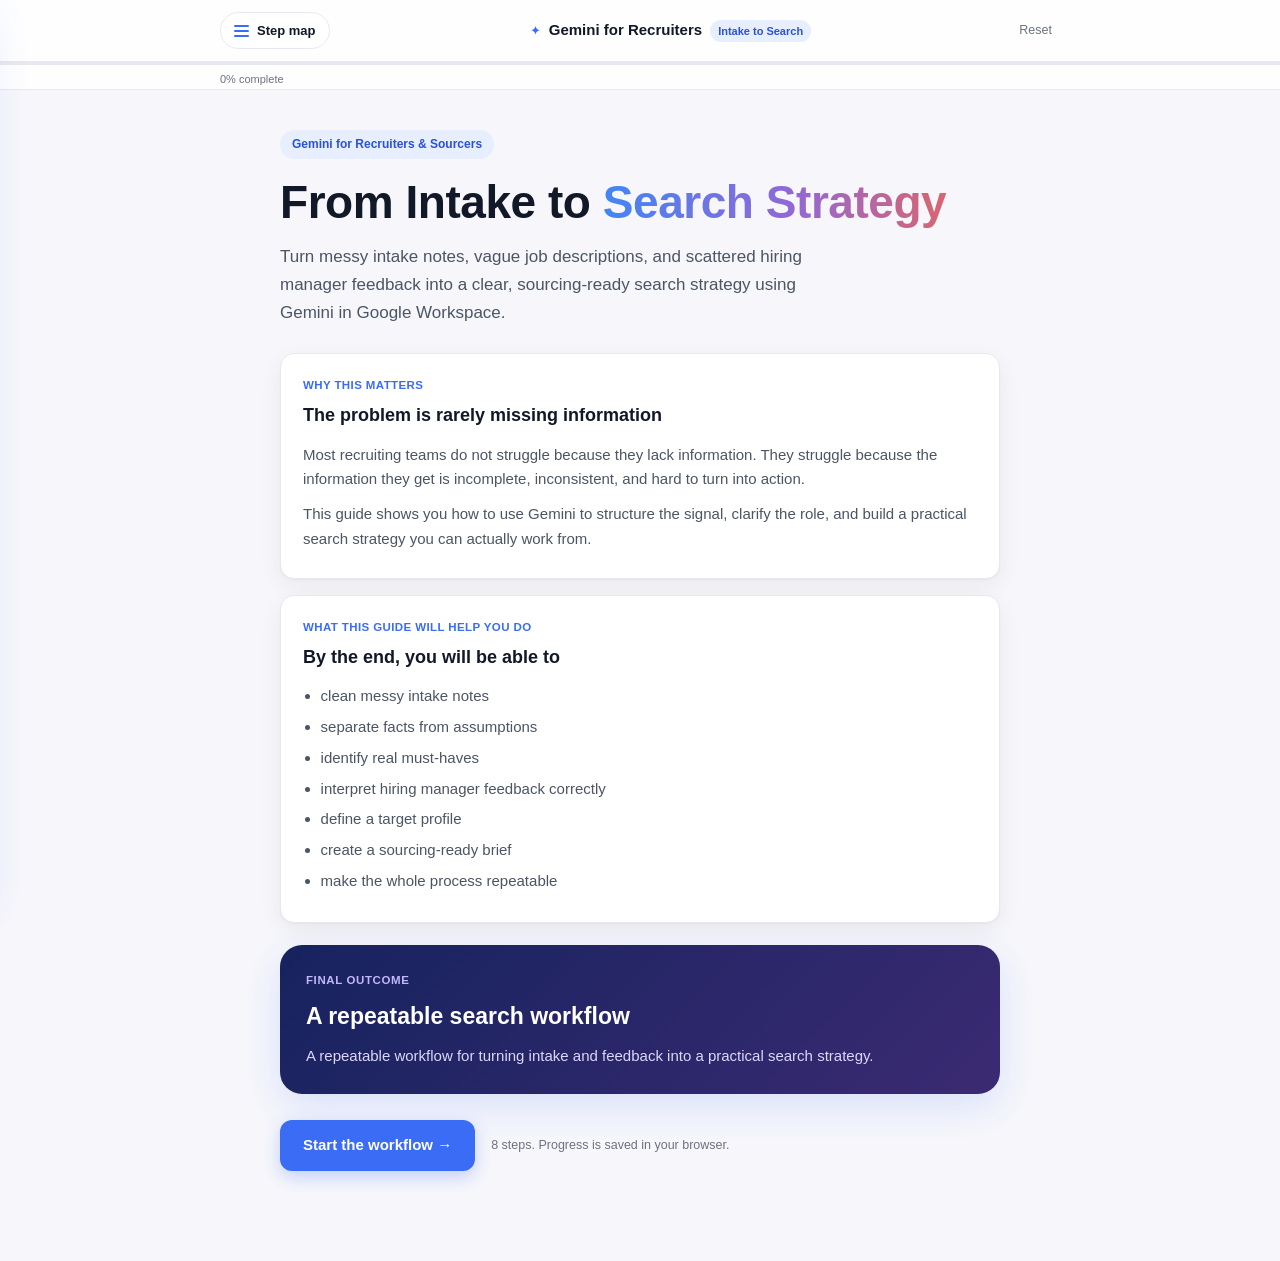
==== commit 8a842b2a: "Move start button to bottom of intro, drop checklist titles, add share card + step deep links Co-Aut" ====
--- a/index.html
+++ b/index.html
@@ -5,8 +5,16 @@
   <meta name="viewport" content="width=device-width, initial-scale=1.0">
   <title>Gemini for Recruiters &amp; Sourcers: From Intake to Search Strategy</title>
   <meta name="description" content="Turn messy intake notes and vague feedback into a clear, sourcing-ready search strategy using Gemini in Google Workspace.">
+  <meta property="og:type" content="website">
+  <meta property="og:title" content="Gemini for Recruiters &amp; Sourcers: From Intake to Search Strategy">
+  <meta property="og:description" content="Turn messy intake notes and vague feedback into a clear, sourcing-ready search strategy using Gemini in Google Workspace.">
+  <meta property="og:url" content="https://danamove.github.io/gemini-recruiters-guide/">
+  <meta property="og:image" content="https://danamove.github.io/gemini-recruiters-guide/og-image.png">
+  <meta property="og:image:width" content="1200">
+  <meta property="og:image:height" content="630">
+  <meta name="twitter:card" content="summary_large_image">
   <link rel="icon" href="data:image/svg+xml,%3Csvg xmlns='http://www.w3.org/2000/svg' viewBox='0 0 32 32'%3E%3Cdefs%3E%3ClinearGradient id='g' x1='0' y1='0' x2='1' y2='1'%3E%3Cstop offset='0' stop-color='%234285f4'/%3E%3Cstop offset='.55' stop-color='%239168d6'/%3E%3Cstop offset='1' stop-color='%23d96570'/%3E%3C/linearGradient%3E%3C/defs%3E%3Crect width='32' height='32' rx='8' fill='url(%23g)'/%3E%3Cpath d='M16 7c.6 4 1.9 5.3 5.9 5.9C17.9 13.5 16.6 14.8 16 18.8 15.4 14.8 14.1 13.5 10.1 12.9 14.1 12.3 15.4 11 16 7Z' fill='%23fff'/%3E%3C/svg%3E">
-  <link rel="stylesheet" href="style.css?v=1">
+  <link rel="stylesheet" href="style.css?v=2">
 </head>
 <body>
 
@@ -43,10 +51,6 @@
     <span class="bx-eyebrow">Gemini for Recruiters &amp; Sourcers</span>
     <h1 class="bx-hero-title">From Intake to <span class="bx-grad">Search Strategy</span></h1>
     <p class="bx-hero-lead">Turn messy intake notes, vague job descriptions, and scattered hiring manager feedback into a clear, sourcing-ready search strategy using Gemini in Google Workspace.</p>
-    <div class="bx-hero-cta">
-      <button class="bx-btn bx-btn-primary" data-go="1">Start the workflow →</button>
-      <span class="bx-hero-hint">8 steps. Progress is saved in your browser.</span>
-    </div>
   </div>
 
   <div class="bx-card">
@@ -76,7 +80,10 @@
     <p class="bx-panel-text">A repeatable workflow for turning intake and feedback into a practical search strategy.</p>
   </div>
 
-  <div class="bx-next"><button class="bx-btn bx-btn-primary" data-go="1">Step 1 →</button></div>
+  <div class="bx-next bx-hero-cta">
+    <button class="bx-btn bx-btn-primary" data-go="1">Start the workflow →</button>
+    <span class="bx-hero-hint">8 steps. Progress is saved in your browser.</span>
+  </div>
 </section>
 
 <!-- ===================== 1 · MESSY INTAKE ===================== -->
@@ -125,7 +132,6 @@
   </div>
 
   <div class="bx-checks" data-step="1">
-    <div class="bx-checks-title">Tick what you did</div>
     <label class="bx-check"><input type="checkbox" data-step="1"><span>Gathered the raw intake into one place</span></label>
     <label class="bx-check"><input type="checkbox" data-step="1"><span>Did not try to solve the role yet</span></label>
   </div>
@@ -178,7 +184,6 @@
   </div>
 
   <div class="bx-checks" data-step="2">
-    <div class="bx-checks-title">Tick what you did</div>
     <label class="bx-check"><input type="checkbox" data-step="2"><span>Ran the classify prompt in Gemini</span></label>
     <label class="bx-check"><input type="checkbox" data-step="2"><span>Facts are separated from assumptions</span></label>
   </div>
@@ -227,7 +232,6 @@
   </div>
 
   <div class="bx-checks" data-step="3">
-    <div class="bx-checks-title">Tick what you did</div>
     <label class="bx-check"><input type="checkbox" data-step="3"><span>Identified 4 or fewer real must-haves</span></label>
     <label class="bx-check"><input type="checkbox" data-step="3"><span>Each must-have actually narrows the search</span></label>
   </div>
@@ -291,7 +295,6 @@
   </div>
 
   <div class="bx-checks" data-step="4">
-    <div class="bx-checks-title">Tick what you did</div>
     <label class="bx-check"><input type="checkbox" data-step="4"><span>Turned feedback into tighten / loosen actions</span></label>
     <label class="bx-check"><input type="checkbox" data-step="4"><span>Updated the search hypothesis</span></label>
   </div>
@@ -352,7 +355,6 @@
   </div>
 
   <div class="bx-checks" data-step="5">
-    <div class="bx-checks-title">Tick what you did</div>
     <label class="bx-check"><input type="checkbox" data-step="5"><span>Listed likely titles and company types</span></label>
     <label class="bx-check"><input type="checkbox" data-step="5"><span>Named the false positives to avoid</span></label>
   </div>
@@ -413,7 +415,6 @@
   </div>
 
   <div class="bx-checks" data-step="6">
-    <div class="bx-checks-title">Tick what you did</div>
     <label class="bx-check"><input type="checkbox" data-step="6"><span>Generated the full sourcing brief</span></label>
     <label class="bx-check"><input type="checkbox" data-step="6"><span>It includes search terms and a first search strategy</span></label>
   </div>
@@ -466,7 +467,6 @@
   </div>
 
   <div class="bx-checks" data-step="7">
-    <div class="bx-checks-title">Tick what you did</div>
     <label class="bx-check"><input type="checkbox" data-step="7"><span>Saved the reusable prompt where the team can find it</span></label>
   </div>
 
@@ -697,7 +697,6 @@
   </div>
 
   <div class="bx-checks" data-step="8">
-    <div class="bx-checks-title">Tick what you did</div>
     <label class="bx-check"><input type="checkbox" data-step="8"><span>Created the Gem, or saved the instructions as a manual Gem</span></label>
     <label class="bx-check"><input type="checkbox" data-step="8"><span>Ran it once with the input template and got a usable brief</span></label>
   </div>
@@ -810,6 +809,6 @@
 
 <div class="bx-toast" id="bxToast" role="status" aria-live="polite"></div>
 
-<script src="app.js?v=1"></script>
+<script src="app.js?v=2"></script>
 </body>
 </html>
--- a/style.css
+++ b/style.css
@@ -580,12 +580,6 @@
   border-radius: var(--bx-r);
   padding: 18px;
   margin: 22px 0 8px;
-}
-.bx-checks-title {
-  font-size: 13px;
-  font-weight: 700;
-  color: var(--bx-violet-deep);
-  margin-bottom: 10px;
 }
 .bx-check {
   display: flex;
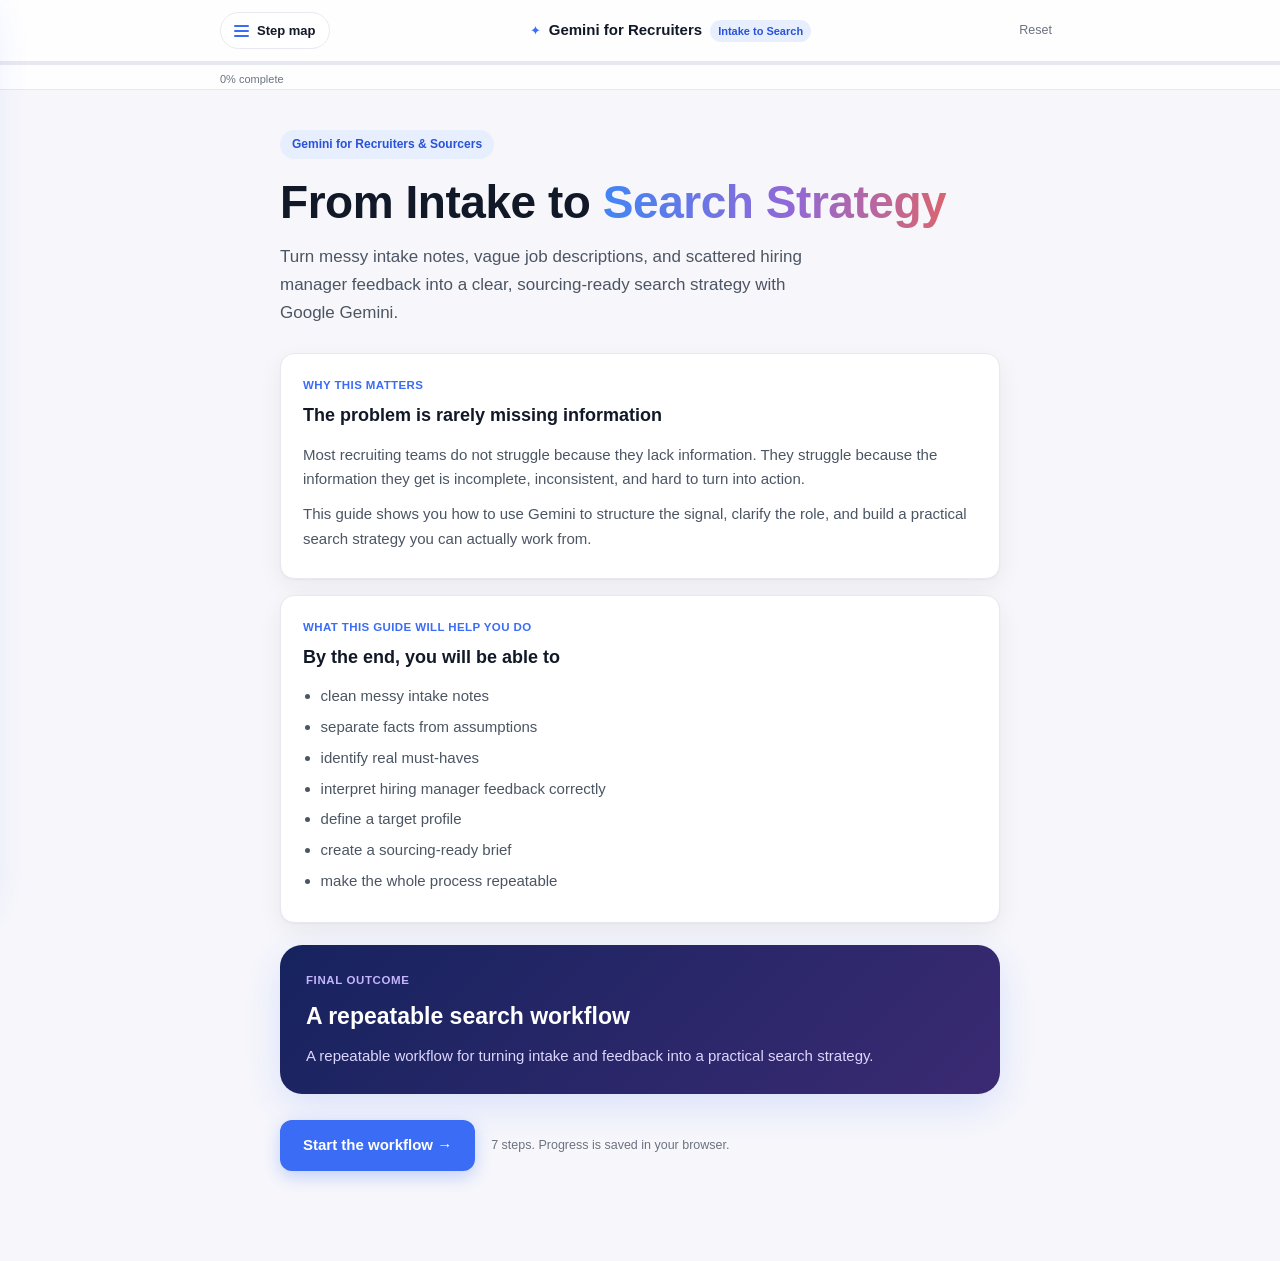
==== commit cd6f6d9a: "Tighten content: 7 steps, dedupe brief structure, add Gemini URL, drop stale Gems fallback Co-Author" ====
--- a/index.html
+++ b/index.html
@@ -4,17 +4,17 @@
   <meta charset="UTF-8">
   <meta name="viewport" content="width=device-width, initial-scale=1.0">
   <title>Gemini for Recruiters &amp; Sourcers: From Intake to Search Strategy</title>
-  <meta name="description" content="Turn messy intake notes and vague feedback into a clear, sourcing-ready search strategy using Gemini in Google Workspace.">
+  <meta name="description" content="Turn messy intake notes and vague feedback into a clear, sourcing-ready search strategy with Google Gemini.">
   <meta property="og:type" content="website">
   <meta property="og:title" content="Gemini for Recruiters &amp; Sourcers: From Intake to Search Strategy">
-  <meta property="og:description" content="Turn messy intake notes and vague feedback into a clear, sourcing-ready search strategy using Gemini in Google Workspace.">
+  <meta property="og:description" content="Turn messy intake notes and vague feedback into a clear, sourcing-ready search strategy with Google Gemini.">
   <meta property="og:url" content="https://danamove.github.io/gemini-recruiters-guide/">
   <meta property="og:image" content="https://danamove.github.io/gemini-recruiters-guide/og-image.png">
   <meta property="og:image:width" content="1200">
   <meta property="og:image:height" content="630">
   <meta name="twitter:card" content="summary_large_image">
   <link rel="icon" href="data:image/svg+xml,%3Csvg xmlns='http://www.w3.org/2000/svg' viewBox='0 0 32 32'%3E%3Cdefs%3E%3ClinearGradient id='g' x1='0' y1='0' x2='1' y2='1'%3E%3Cstop offset='0' stop-color='%234285f4'/%3E%3Cstop offset='.55' stop-color='%239168d6'/%3E%3Cstop offset='1' stop-color='%23d96570'/%3E%3C/linearGradient%3E%3C/defs%3E%3Crect width='32' height='32' rx='8' fill='url(%23g)'/%3E%3Cpath d='M16 7c.6 4 1.9 5.3 5.9 5.9C17.9 13.5 16.6 14.8 16 18.8 15.4 14.8 14.1 13.5 10.1 12.9 14.1 12.3 15.4 11 16 7Z' fill='%23fff'/%3E%3C/svg%3E">
-  <link rel="stylesheet" href="style.css?v=2">
+  <link rel="stylesheet" href="style.css?v=3">
 </head>
 <body>
 
@@ -50,7 +50,7 @@
   <div class="bx-hero">
     <span class="bx-eyebrow">Gemini for Recruiters &amp; Sourcers</span>
     <h1 class="bx-hero-title">From Intake to <span class="bx-grad">Search Strategy</span></h1>
-    <p class="bx-hero-lead">Turn messy intake notes, vague job descriptions, and scattered hiring manager feedback into a clear, sourcing-ready search strategy using Gemini in Google Workspace.</p>
+    <p class="bx-hero-lead">Turn messy intake notes, vague job descriptions, and scattered hiring manager feedback into a clear, sourcing-ready search strategy with Google Gemini.</p>
   </div>
 
   <div class="bx-card">
@@ -82,13 +82,13 @@
 
   <div class="bx-next bx-hero-cta">
     <button class="bx-btn bx-btn-primary" data-go="1">Start the workflow →</button>
-    <span class="bx-hero-hint">8 steps. Progress is saved in your browser.</span>
+    <span class="bx-hero-hint">7 steps. Progress is saved in your browser.</span>
   </div>
 </section>
 
 <!-- ===================== 1 · MESSY INTAKE ===================== -->
 <section class="bx-view" id="v1" data-step="1">
-  <div class="bx-step-pill">Step 1 of 8</div>
+  <div class="bx-step-pill">Step 1 of 7</div>
   <h2 class="bx-h1">Start with the messy intake</h2>
   <p class="bx-lead">Here is what you usually get.</p>
 
@@ -131,17 +131,13 @@
     <p>At this stage, do not force clarity too early. First, collect the raw signal. Your job in Step 1 is to gather the notes, not to solve the role yet.</p>
   </div>
 
-  <div class="bx-checks" data-step="1">
-    <label class="bx-check"><input type="checkbox" data-step="1"><span>Gathered the raw intake into one place</span></label>
-    <label class="bx-check"><input type="checkbox" data-step="1"><span>Did not try to solve the role yet</span></label>
-  </div>
 
   <div class="bx-next"><button class="bx-btn bx-btn-primary" data-go="2">Step 2 →</button></div>
 </section>
 
 <!-- ===================== 2 · CLEAN THE SIGNAL ===================== -->
 <section class="bx-view" id="v2" data-step="2">
-  <div class="bx-step-pill">Step 2 of 8</div>
+  <div class="bx-step-pill">Step 2 of 7</div>
   <h2 class="bx-h1">Clean the signal</h2>
   <p class="bx-lead">Use Gemini to separate facts from noise.</p>
 
@@ -183,17 +179,13 @@
     <p>Cleaning the signal is the difference between reacting to words and understanding the search.</p>
   </div>
 
-  <div class="bx-checks" data-step="2">
-    <label class="bx-check"><input type="checkbox" data-step="2"><span>Ran the classify prompt in Gemini</span></label>
-    <label class="bx-check"><input type="checkbox" data-step="2"><span>Facts are separated from assumptions</span></label>
-  </div>
 
   <div class="bx-next"><button class="bx-btn bx-btn-primary" data-go="3">Step 3 →</button></div>
 </section>
 
 <!-- ===================== 3 · MUST-HAVES ===================== -->
 <section class="bx-view" id="v3" data-step="3">
-  <div class="bx-step-pill">Step 3 of 8</div>
+  <div class="bx-step-pill">Step 3 of 7</div>
   <h2 class="bx-h1">Extract the real must-haves</h2>
   <p class="bx-lead">Stop treating the JD as truth.</p>
 
@@ -231,17 +223,13 @@
     <p>Must-haves should narrow the search. If your must-haves still describe half the market, they are not real must-haves.</p>
   </div>
 
-  <div class="bx-checks" data-step="3">
-    <label class="bx-check"><input type="checkbox" data-step="3"><span>Identified 4 or fewer real must-haves</span></label>
-    <label class="bx-check"><input type="checkbox" data-step="3"><span>Each must-have actually narrows the search</span></label>
-  </div>
 
   <div class="bx-next"><button class="bx-btn bx-btn-primary" data-go="4">Step 4 →</button></div>
 </section>
 
 <!-- ===================== 4 · TRANSLATE FEEDBACK ===================== -->
 <section class="bx-view" id="v4" data-step="4">
-  <div class="bx-step-pill">Step 4 of 8</div>
+  <div class="bx-step-pill">Step 4 of 7</div>
   <h2 class="bx-h1">Translate feedback into sourcing implications</h2>
   <p class="bx-lead">What this feedback actually changes.</p>
 
@@ -294,17 +282,13 @@
     <p>Feedback should update the search logic, not just the notes.</p>
   </div>
 
-  <div class="bx-checks" data-step="4">
-    <label class="bx-check"><input type="checkbox" data-step="4"><span>Turned feedback into tighten / loosen actions</span></label>
-    <label class="bx-check"><input type="checkbox" data-step="4"><span>Updated the search hypothesis</span></label>
-  </div>
 
   <div class="bx-next"><button class="bx-btn bx-btn-primary" data-go="5">Step 5 →</button></div>
 </section>
 
 <!-- ===================== 5 · TARGET PROFILE ===================== -->
 <section class="bx-view" id="v5" data-step="5">
-  <div class="bx-step-pill">Step 5 of 8</div>
+  <div class="bx-step-pill">Step 5 of 7</div>
   <h2 class="bx-h1">Build the target profile</h2>
   <p class="bx-lead">Who you should actually search for.</p>
 
@@ -354,17 +338,13 @@
     <p>The target profile should help you search better, not just describe the ideal person in abstract terms.</p>
   </div>
 
-  <div class="bx-checks" data-step="5">
-    <label class="bx-check"><input type="checkbox" data-step="5"><span>Listed likely titles and company types</span></label>
-    <label class="bx-check"><input type="checkbox" data-step="5"><span>Named the false positives to avoid</span></label>
-  </div>
 
   <div class="bx-next"><button class="bx-btn bx-btn-primary" data-go="6">Step 6 →</button></div>
 </section>
 
 <!-- ===================== 6 · SOURCING BRIEF ===================== -->
 <section class="bx-view" id="v6" data-step="6">
-  <div class="bx-step-pill">Step 6 of 8</div>
+  <div class="bx-step-pill">Step 6 of 7</div>
   <h2 class="bx-h1">Produce the sourcing brief</h2>
   <p class="bx-lead">A usable output for real search work.</p>
 
@@ -372,18 +352,6 @@
     <div class="bx-card-kicker">Operational output</div>
     <h3>A working search document</h3>
     <p>This is where the workflow becomes operational. The brief should be more than a cleaned-up summary. It should help you or your team act immediately.</p>
-  </div>
-
-  <div class="bx-card">
-    <div class="bx-card-kicker">Recommended structure</div>
-    <h3>Thirteen sections</h3>
-    <ul class="bx-list">
-      <li>Role Summary, Confirmed Facts, Real Must-Haves, Nice-to-Haves</li>
-      <li>Target Profile, Strong Signals, Weak Signals / False Positives</li>
-      <li>Company Clusters to Search, Company Types to Avoid</li>
-      <li>Search Terms, Outreach Angle, Calibration Risks</li>
-      <li>Recommended First Search Strategy</li>
-    </ul>
   </div>
 
   <div class="bx-prompt">
@@ -414,68 +382,13 @@
     <p>If the output does not help someone start searching, it is not a real sourcing brief yet.</p>
   </div>
 
-  <div class="bx-checks" data-step="6">
-    <label class="bx-check"><input type="checkbox" data-step="6"><span>Generated the full sourcing brief</span></label>
-    <label class="bx-check"><input type="checkbox" data-step="6"><span>It includes search terms and a first search strategy</span></label>
-  </div>
 
   <div class="bx-next"><button class="bx-btn bx-btn-primary" data-go="7">Step 7 →</button></div>
 </section>
 
-<!-- ===================== 7 · REPEATABLE ===================== -->
+<!-- ===================== 8 · BUILD THE GEM ===================== -->
 <section class="bx-view" id="v7" data-step="7">
-  <div class="bx-step-pill">Step 7 of 8</div>
-  <h2 class="bx-h1">Make it repeatable</h2>
-  <p class="bx-lead">Turn this into your standard workflow.</p>
-
-  <div class="bx-card">
-    <div class="bx-card-kicker">The real value</div>
-    <h3>Standardize what works</h3>
-    <p>The value is not doing this once. It is turning it into a repeatable operating system. Create a repeatable intake format, a reusable prompt structure, a standard output template, a review checklist, and a home for it in Google Docs or Drive.</p>
-  </div>
-
-  <div class="bx-split bx-split-2">
-    <article class="bx-mini bx-mini-flat">
-      <h3>Input</h3>
-      <ul class="bx-list"><li>intake notes</li><li>JD</li><li>hiring manager feedback</li><li>internal comments</li></ul>
-    </article>
-    <article class="bx-mini bx-mini-flat">
-      <h3>Processing</h3>
-      <ul class="bx-list"><li>clean the signal</li><li>identify must-haves</li><li>translate feedback</li><li>define target profile</li><li>generate sourcing brief</li></ul>
-    </article>
-  </div>
-
-  <div class="bx-prompt">
-    <div class="bx-prompt-head"><span>Reusable prompt starter</span>
-      <button class="bx-copy" type="button" aria-label="Copy">⧉ Copy</button></div>
-    <pre class="bx-code">I'm going to give you recruiting intake materials. Your job is to help me turn
-them into a sourcing-ready search brief. Follow this workflow:
-
-1. Separate facts from assumptions
-2. Identify real must-haves vs nice-to-haves
-3. Translate feedback into sourcing implications
-4. Build a target candidate profile
-5. Produce a concise sourcing brief
-
-Do not invent missing information. Be specific, practical, and structured for
-real recruiting use.</pre>
-  </div>
-
-  <div class="bx-note">
-    <b>Teaching point</b>
-    <p>A repeatable workflow is what saves time. Otherwise you are prompting from scratch every time.</p>
-  </div>
-
-  <div class="bx-checks" data-step="7">
-    <label class="bx-check"><input type="checkbox" data-step="7"><span>Saved the reusable prompt where the team can find it</span></label>
-  </div>
-
-  <div class="bx-next"><button class="bx-btn bx-btn-primary" data-go="8">Step 8 →</button></div>
-</section>
-
-<!-- ===================== 8 · BUILD THE GEM ===================== -->
-<section class="bx-view" id="v8" data-step="8">
-  <div class="bx-step-pill">Step 8 of 8</div>
+  <div class="bx-step-pill">Step 7 of 7</div>
   <h2 class="bx-h1">Turn the workflow into a Gem</h2>
   <p class="bx-lead">Do not rebuild the process every time.</p>
 
@@ -597,7 +510,7 @@
     <div class="bx-card-kicker">How to create it in Gemini</div>
     <h3>Seven clicks</h3>
     <ol class="bx-steps">
-      <li><b>Open Gemini</b><span>Sign in to your Google account in the browser.</span></li>
+      <li><b>Open Gemini</b><span>Go to gemini.google.com and sign in with your Google account.</span></li>
       <li><b>Find Gems</b><span>In the left panel, look for Gems or Gem Manager.</span></li>
       <li><b>New Gem</b><span>Click New Gem or the custom Gem option.</span></li>
       <li><b>Name it</b><span>Recruiting Intake-to-Search Strategist</span></li>
@@ -607,11 +520,6 @@
     </ol>
   </div>
 
-  <div class="bx-note">
-    <b>Do not see Gems? Use it manually</b>
-    <p>If Gems are not visible in your account, save the instructions in a Google Doc, keep a reusable input template and output structure, and paste the workflow into Gemini whenever you need it. That is a manual Gem until the feature reaches your account.</p>
-  </div>
-
   <div class="bx-card">
     <div class="bx-card-kicker">2 · Input format it expects</div>
     <h3>Use the same input structure every time</h3>
@@ -664,20 +572,7 @@
   </div>
 
   <div class="bx-card">
-    <div class="bx-card-kicker">3 · Output it always returns</div>
-    <h3>A fixed sourcing-brief structure</h3>
-    <p>The instructions force the Gem to always end with the same brief, so every run is consistent:</p>
-    <ul class="bx-list">
-      <li>Role Summary, Confirmed Facts, Real Must-Haves, Nice-to-Haves</li>
-      <li>Target Profile, Strong Signals, Weak Signals / False Positives</li>
-      <li>Company Clusters to Search, Company Types to Avoid</li>
-      <li>Search Terms, Outreach Angle, Calibration Risks</li>
-      <li>Recommended First Search Strategy</li>
-    </ul>
-  </div>
-
-  <div class="bx-card">
-    <div class="bx-card-kicker">4 · How to review whether it worked</div>
+    <div class="bx-card-kicker">3 · How to review whether it worked</div>
     <h3>Quick review checklist</h3>
     <ul class="bx-list">
       <li>Did it separate facts from assumptions?</li>
@@ -696,16 +591,12 @@
     <p>More than a one-time prompt: one Gem, one input template, one output structure, and one review checklist. That is what makes the process reusable across roles, hiring managers, and searches.</p>
   </div>
 
-  <div class="bx-checks" data-step="8">
-    <label class="bx-check"><input type="checkbox" data-step="8"><span>Created the Gem, or saved the instructions as a manual Gem</span></label>
-    <label class="bx-check"><input type="checkbox" data-step="8"><span>Ran it once with the input template and got a usable brief</span></label>
-  </div>
-
-  <div class="bx-next"><button class="bx-btn bx-btn-primary" data-go="9">Finish →</button></div>
+
+  <div class="bx-next"><button class="bx-btn bx-btn-primary" data-go="8">Finish →</button></div>
 </section>
 
 <!-- ===================== 9 · FINAL ===================== -->
-<section class="bx-view" id="v9" data-step="9">
+<section class="bx-view" id="v8" data-step="8">
   <div class="bx-step-pill">Wrap up</div>
   <h2 class="bx-h1">You now have a real Gemini recruiting workflow</h2>
   <p class="bx-lead">From scattered information to structured recruiting intelligence.</p>
@@ -740,13 +631,13 @@
   </div>
 
   <div class="bx-finish">
-    <button class="bx-btn bx-btn-primary" id="bxFinish" type="button">Done, mark all ✓</button>
-    <button class="bx-btn bx-btn-ghost" data-go="10">Common mistakes →</button>
+    <button class="bx-btn bx-btn-primary" id="bxFinish" type="button">Done ✓</button>
+    <button class="bx-btn bx-btn-ghost" data-go="9">Common mistakes →</button>
   </div>
 </section>
 
 <!-- ===================== 10 · BONUS: MISTAKES ===================== -->
-<section class="bx-view" id="v10" data-step="10">
+<section class="bx-view" id="v9" data-step="9">
   <div class="bx-step-pill">Bonus</div>
   <h2 class="bx-h1">Common mistakes to avoid</h2>
   <p class="bx-lead">Five ways this workflow goes wrong.</p>
@@ -772,43 +663,13 @@
     <p>A sourcing brief should help you search, calibrate, and act.</p>
   </div>
 
-  <div class="bx-next"><button class="bx-btn bx-btn-primary" data-go="11">What good output looks like →</button></div>
-</section>
-
-<!-- ===================== 11 · BONUS: GOOD OUTPUT ===================== -->
-<section class="bx-view" id="v11" data-step="11">
-  <div class="bx-step-pill">Bonus</div>
-  <h2 class="bx-h1">How to judge whether the output is good</h2>
-  <p class="bx-lead">A quick quality bar before you trust it.</p>
-
-  <div class="bx-card">
-    <div class="bx-card-kicker">A strong output should</div>
-    <h3>Pass all of these</h3>
-    <ul class="bx-list">
-      <li>separate facts from assumptions</li>
-      <li>reduce ambiguity</li>
-      <li>narrow the role meaningfully</li>
-      <li>clarify who to search for</li>
-      <li>identify false positives</li>
-      <li>provide a practical first search direction</li>
-      <li>feel usable by a recruiter or sourcer immediately</li>
-    </ul>
-  </div>
-
-  <div class="bx-note">
-    <b>The test</b>
-    <p>If it still feels generic, the workflow is not done.</p>
-  </div>
-
-  <div class="bx-finish">
-    <button class="bx-btn bx-btn-primary" data-go="0">Back to start</button>
-  </div>
+  <div class="bx-finish"><button class="bx-btn bx-btn-primary" data-go="0">Back to start</button></div>
 </section>
 
 </main>
 
 <div class="bx-toast" id="bxToast" role="status" aria-live="polite"></div>
 
-<script src="app.js?v=2"></script>
+<script src="app.js?v=4"></script>
 </body>
 </html>
--- a/style.css
+++ b/style.css
@@ -572,53 +572,6 @@
 .bx-bubble-ai { background: var(--bx-line-soft); color: var(--bx-ink-soft); border-end-start-radius: 4px; }
 
 .bx-fineprint { font-size: 13px; color: var(--bx-ink-faint); margin-top: 12px; }
-
-/* ---------- Checklist ---------- */
-.bx-checks {
-  background: var(--bx-surface);
-  border: 1px dashed #d8d4ec;
-  border-radius: var(--bx-r);
-  padding: 18px;
-  margin: 22px 0 8px;
-}
-.bx-check {
-  display: flex;
-  align-items: flex-start;
-  gap: 11px;
-  padding: 8px 6px;
-  border-radius: 9px;
-  cursor: pointer;
-  font-size: 14.5px;
-  color: var(--bx-ink-soft);
-  transition: background .12s;
-}
-.bx-check:hover { background: var(--bx-violet-wash-2); }
-.bx-check input {
-  appearance: none;
-  -webkit-appearance: none;
-  flex: 0 0 20px;
-  height: 20px;
-  margin-top: 1px;
-  border: 2px solid #cbd0dd;
-  border-radius: 6px;
-  cursor: pointer;
-  position: relative;
-  transition: background .15s, border-color .15s;
-}
-.bx-check input:checked { background: var(--bx-violet); border-color: var(--bx-violet); }
-.bx-check input:checked::after {
-  content: "";
-  position: absolute;
-  inset-inline-start: 5px;
-  top: 1px;
-  width: 5px;
-  height: 10px;
-  border: solid #fff;
-  border-width: 0 2px 2px 0;
-  transform: rotate(45deg);
-}
-.bx-check input:checked + span { color: var(--bx-ink); text-decoration: line-through; text-decoration-color: #c4b5fd; }
-.bx-check input:focus-visible { outline: 2px solid var(--bx-violet); outline-offset: 2px; }
 
 /* ---------- Next / finish ---------- */
 .bx-next { margin-top: 26px; }
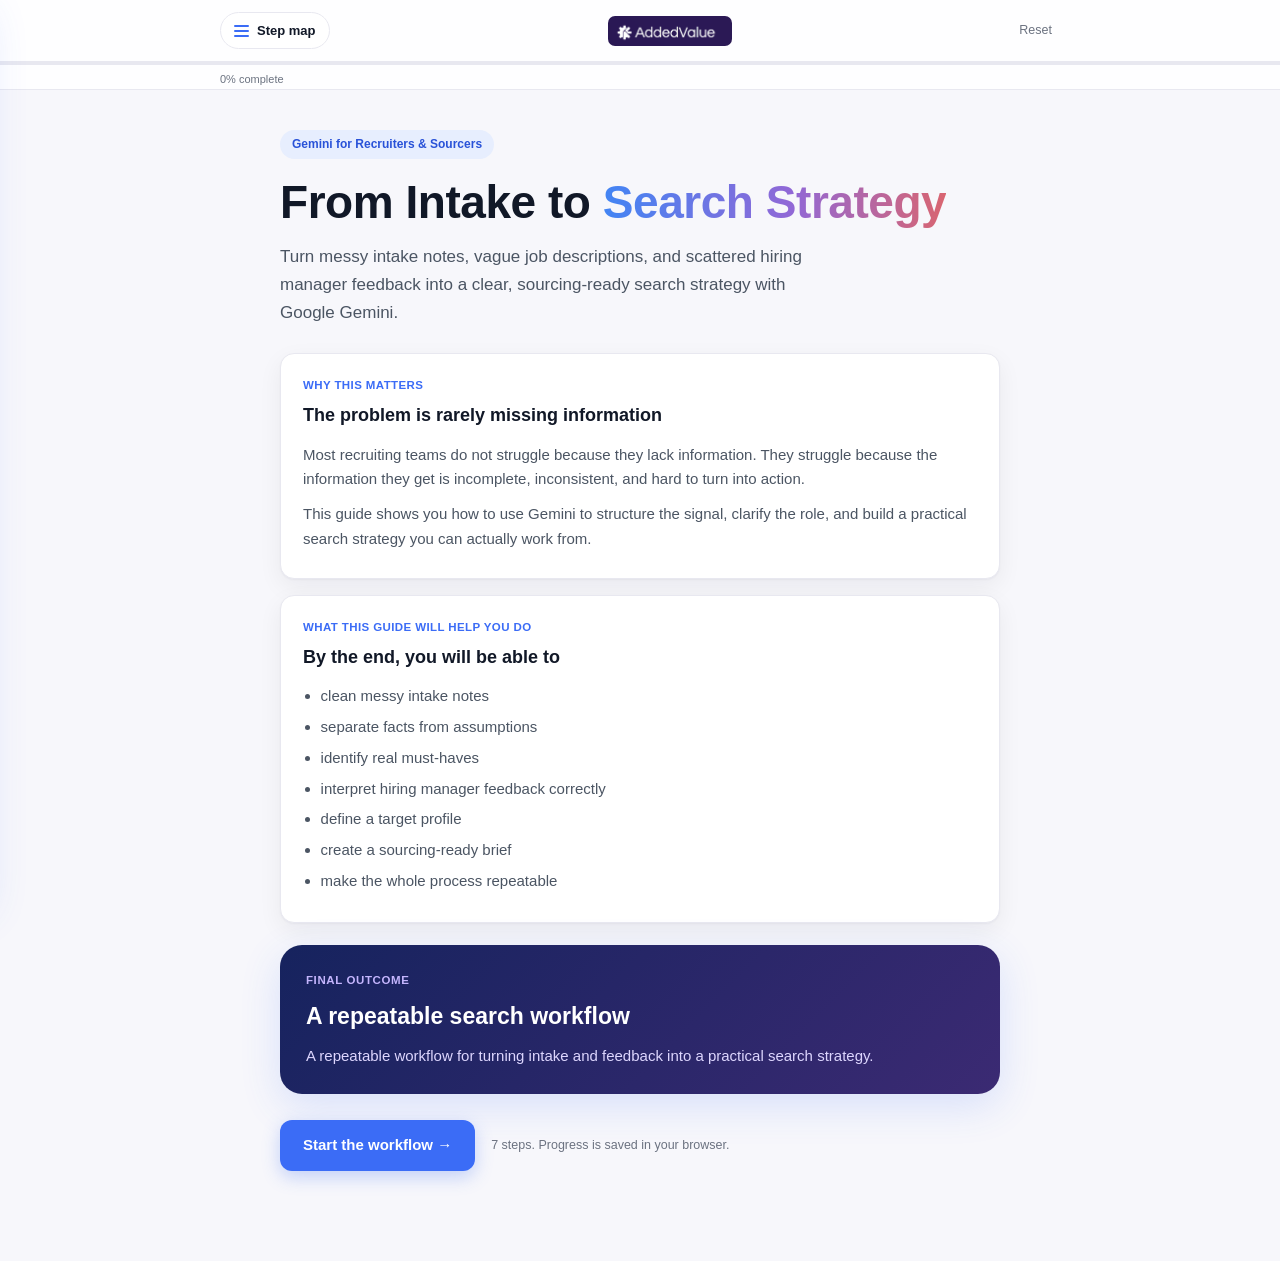
==== commit 1b3e3e05: "Add AddedValue logo to header, linked to added-value.co.il Co-Authored-By: Claude Fable 5 <noreply@a" ====
--- a/index.html
+++ b/index.html
@@ -25,9 +25,9 @@
       Step map
     </button>
     <div class="bx-brand">
-      <span class="bx-brand-mark" aria-hidden="true">✦</span>
-      <span class="bx-brand-name">Gemini for Recruiters</span>
-      <span class="bx-brand-sub">Intake to Search</span>
+      <a href="https://added-value.co.il/" target="_blank" rel="noopener" aria-label="AddedValue website">
+        <img src="assets/addedvalue-logo.png" alt="AddedValue" style="height:30px;border-radius:7px;display:block">
+      </a>
     </div>
     <button class="bx-reset" id="bxReset" type="button">Reset</button>
   </div>
